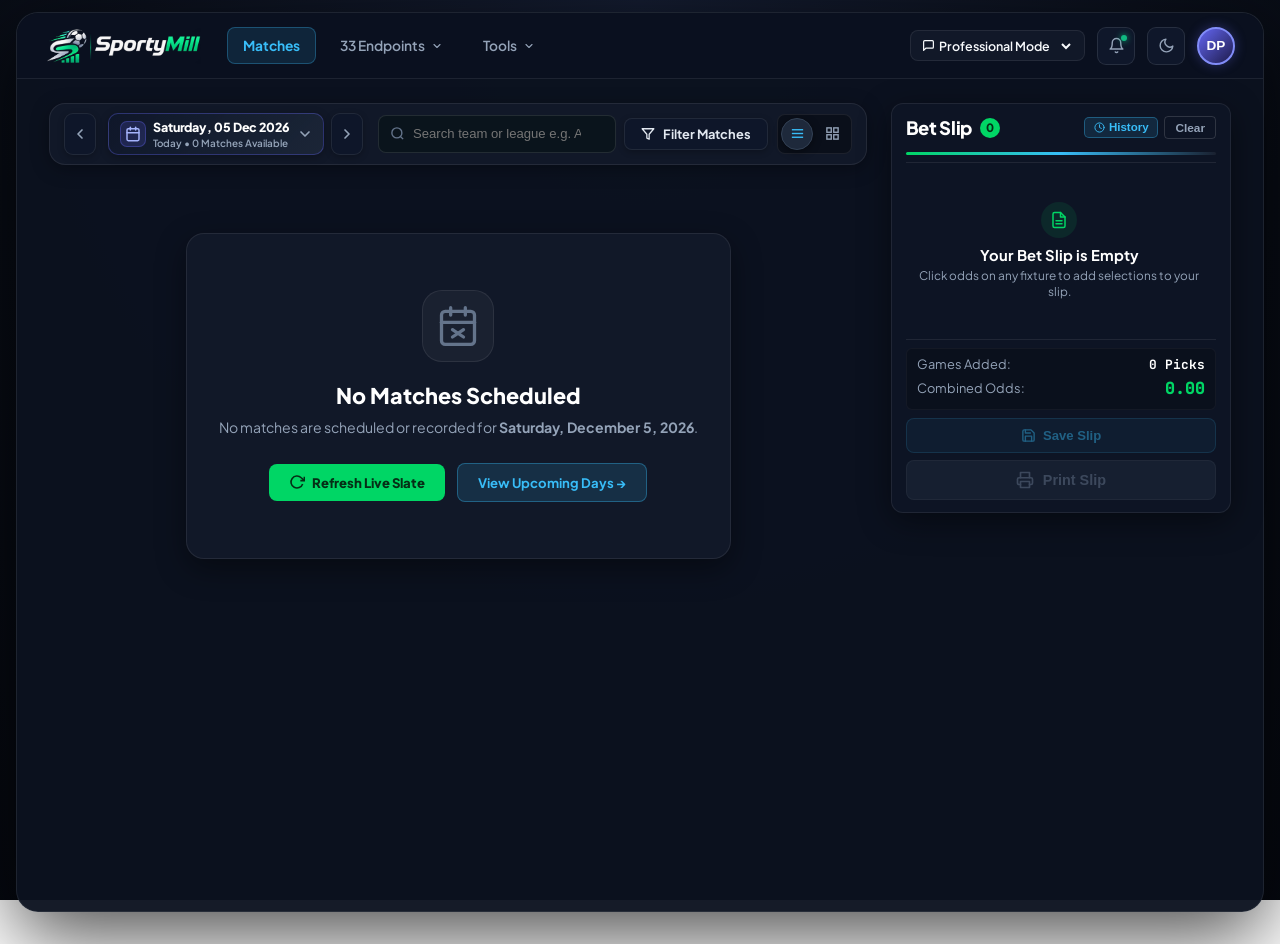
==== static/index.html @ e41c976b "Deduplicate concurrent provider date fetches with per-date lock and prevent caching empty 0-match re" ====
<!DOCTYPE html>
<html lang="en">

<head>
  <meta charset="UTF-8">
  <meta name="viewport" content="width=device-width, initial-scale=1.0">
  <title>SportyMill | Quantitative Football Betting Intelligence &amp; Algorithmic Value Detection</title>
  <meta name="description"
    content="Institutional-grade quantitative football intelligence. Poisson goal simulations, +EV value screener, 80%+ bankers, and Kelly bankroll optimization across all major leagues.">
  <meta name="keywords"
    content="football betting algorithms, soccer prediction engine, expected value betting, Poisson distribution, Kelly criterion staking, value screener, accumulators">
  <meta name="author" content="SportyMill Quant Analytics">
  <meta name="robots" content="index, follow">
  <meta property="og:title" content="SportyMill | Quantitative Football Betting Intelligence">
  <meta property="og:description"
    content="Institutional-grade quantitative football intelligence. Poisson goal simulations, +EV value screener, and Kelly staking across all major leagues.">
  <meta property="og:type" content="website">
  <meta property="og:url" content="https://tipalgo.com/">
  <meta property="og:image" content="/static/img/sportymill_logo.svg">
  <meta name="twitter:card" content="summary_large_image">
  <meta name="twitter:title" content="SportyMill | Quantitative Football Betting Intelligence">
  <meta name="twitter:description"
    content="Data-driven football predictions, mathematical +EV value screener, and Kelly staking models.">

  <!-- Favicon Suite: Primary Brand Mark + Multi-Resolution ICO + Apple Touch -->
  <link rel="icon" type="image/png" sizes="32x32" href="/static/favicon-32x32.png?v=87">
  <link rel="alternate icon" type="image/png" sizes="16x16" href="/static/favicon-16x16.png?v=87">
  <link rel="apple-touch-icon" sizes="180x180" href="/static/apple-touch-icon.png?v=87">
  <link rel="shortcut icon" href="/static/favicon.ico?v=87">
  <meta name="theme-color" content="#080e1a">

  <!-- Modern Clean Typography with swap display -->
  <link rel="preconnect" href="https://fonts.googleapis.com">
  <link rel="preconnect" href="https://fonts.gstatic.com" crossorigin>
  <link
    href="https://fonts.googleapis.com/css2?family=Plus+Jakarta+Sans:wght@400;500;600;700&family=JetBrains+Mono:wght@400;500&display=swap"
    rel="stylesheet">

  <link rel="stylesheet" href="/static/style.css?v=136">
</head>

<body class="light-platform">

  <!-- Application Outer Container -->
  <div class="app-wrapper">

    <!-- Top-Level Horizontal Navigation Bar (Full Width, Replaces Sidebar) -->
    <header class="top-navbar" id="siteTopNavbar">
      <!-- Left: Logo & Brand -->
      <div class="nav-left-brand">
        <a href="/" class="platform-logo" id="navBrandLogo" data-tab-target="view-calendar"
          title="SportyMill | Quantitative Sports Betting Intelligence">
          <img src="/static/img/sportymill_logo_transparent.webp" alt="SportyMill"
            class="brand-logo-img brand-logo-dark" width="168" height="40">
          <img src="/static/img/sportymill_logo_light_theme.webp" alt="SportyMill"
            class="brand-logo-img brand-logo-light" width="168" height="40">
        </a>
      </div>

      <!-- Center: Main Navigation Links -->
      <nav class="nav-center-menu">
        <a href="#" class="top-nav-item active" data-tab-target="view-calendar" id="topNavHome">Matches</a>

        <!-- 33 Endpoints Dropdown Menu -->
        <div class="nav-dropdown" id="navDropdownEndpoints">
          <button class="top-nav-item nav-dropdown-btn" type="button" aria-expanded="false" id="btnDropdownEndpoints">
            <span>33 Endpoints</span>
            <svg class="nav-dropdown-chevron" viewBox="0 0 24 24" width="12" height="12" fill="none"
              stroke="currentColor" stroke-width="2.2" stroke-linecap="round" stroke-linejoin="round">
              <polyline points="6 9 12 15 18 9"></polyline>
            </svg>
          </button>
          <div class="nav-dropdown-menu endpoints-mega-dropdown">
            <div class="dropdown-header-action">
              <a href="#" class="dropdown-action-link" data-tab-target="view-grand" id="topNavGrand">
                <span class="action-icon">★</span>
                <span class="action-text">View All 33 Statistical Slates</span>
                <span class="action-arrow">→</span>
              </a>
            </div>
            <div class="endpoints-dropdown-grid">
              <div class="dropdown-category-col">
                <div class="dropdown-category-title">Match Outcomes (1X2)</div>
                <a href="#" class="dropdown-link-item" data-endpoint-target="home-win">Home Win Advantage</a>
                <a href="#" class="dropdown-link-item" data-endpoint-target="away-win">Away Win Momentum</a>
                <a href="#" class="dropdown-link-item" data-endpoint-target="draw">Draw / Stalemate</a>
                <a href="#" class="dropdown-link-item" data-endpoint-target="double-chance">Double Chance (1X/X2)</a>
                <a href="#" class="dropdown-link-item" data-endpoint-target="straight-home-win">Straight Home Win</a>
                <a href="#" class="dropdown-link-item" data-endpoint-target="ht-result">Half-Time Result</a>
                <a href="#" class="dropdown-link-item" data-endpoint-target="win-to-nil">Win to Nil</a>
              </div>
              <div class="dropdown-category-col">
                <div class="dropdown-category-title">Goals &amp; Totals</div>
                <a href="#" class="dropdown-link-item" data-endpoint-target="over-1-5">Over 1.5 Goals</a>
                <a href="#" class="dropdown-link-item" data-endpoint-target="over-2-5">Over 2.5 Goals</a>
                <a href="#" class="dropdown-link-item" data-endpoint-target="over-3-5">Over 3.5 Goals</a>
                <a href="#" class="dropdown-link-item" data-endpoint-target="no-three-goals">Under 2.5 Goals</a>
                <a href="#" class="dropdown-link-item" data-endpoint-target="btts-yes">Both Teams to Score (BTTS)</a>
                <a href="#" class="dropdown-link-item" data-endpoint-target="btts-no">BTTS: Clean Sheet</a>
                <a href="#" class="dropdown-link-item" data-endpoint-target="goal-both-halves">Goal in Both Halves</a>
              </div>
              <div class="dropdown-category-col">
                <div class="dropdown-category-title">Predictive Models</div>
                <a href="#" class="dropdown-link-item" data-tab-target="view-bankers">80%+ Banker Slate</a>
                <a href="#" class="dropdown-link-item" data-tab-target="view-screener">Value Screener (+EV)</a>
                <a href="#" class="dropdown-link-item" data-endpoint-target="super-tips">Super Tips Premium</a>
                <a href="#" class="dropdown-link-item" data-endpoint-target="sure-bet">Sure Bet Probability</a>
                <a href="#" class="dropdown-link-item" data-endpoint-target="ml-predictor">Machine Learning
                  Predictor</a>
                <a href="#" class="dropdown-link-item" data-endpoint-target="away-underdog">Away Underdog Value</a>
                <a href="#" class="dropdown-link-item" data-endpoint-target="form-gap">Form Gap Exploiter</a>
              </div>
            </div>
          </div>
        </div>

        <!-- Tools Dropdown -->
        <div class="nav-dropdown" id="navDropdownQuant">
          <button class="top-nav-item nav-dropdown-btn" type="button" aria-expanded="false" id="btnDropdownQuant">
            <span>Tools</span>
            <svg class="nav-dropdown-chevron" viewBox="0 0 24 24" width="12" height="12" fill="none"
              stroke="currentColor" stroke-width="2.2" stroke-linecap="round" stroke-linejoin="round">
              <polyline points="6 9 12 15 18 9"></polyline>
            </svg>
          </button>
          <div class="nav-dropdown-menu">
            <a href="#" class="dropdown-menu-item" data-tab-target="view-bankers" id="topNavBankers">
              <span class="item-title">Bankers Slate (80%+)</span>
            </a>
            <a href="#" class="dropdown-menu-item" data-tab-target="view-screener" id="topNavScreener">
              <span class="item-title">Value Screener (+EV)</span>
            </a>
            <a href="#" class="dropdown-menu-item" data-tab-target="view-accumulator" id="topNavAccu">
              <span class="item-title">Accu-Forge Parlay</span>
            </a>
            <a href="#" class="dropdown-menu-item" data-tab-target="view-batch" id="topNavBatch">
              <span class="item-title">Full Slate Scanner</span>
            </a>
            <a href="#" class="dropdown-menu-item" data-tab-target="view-slip-history" id="topNavSlipHistory">
              <span class="item-title">Bet Slip History</span>
            </a>
          </div>
        </div>
      </nav>

      <!-- Right: Actions Group -->
      <div class="nav-right-actions">

        <!-- Professional vs Naija Banter Mode Toggle -->
        <div class="header-select-wrapper tone-select-wrapper" id="toneWrapper"
          title="Commentary Tone (Professional vs Naija Banter)">
          <span class="select-prefix-icon tone-icon">
            <svg viewBox="0 0 24 24" width="13" height="13" fill="none" stroke="currentColor" stroke-width="2.2"
              stroke-linecap="round" stroke-linejoin="round">
              <path d="M21 15a2 2 0 0 1-2 2H7l-4 4V5a2 2 0 0 1 2-2h14a2 2 0 0 1 2 2z"></path>
            </svg>
          </span>
          <select id="personaSelect" class="header-select persona-styled-select" aria-label="Commentary Tone">
            <option value="PROFESSIONAL" selected>Professional Mode</option>
            <option value="BANTER">Naija Banter Mode</option>
          </select>
        </div>

        <!-- Notifications Icon Button -->
        <button class="nav-icon-btn" id="btnNavNotifications" title="Live Predictions &amp; Model Alerts">
          <svg viewBox="0 0 24 24" width="17" height="17" fill="none" stroke="currentColor" stroke-width="2"
            stroke-linecap="round" stroke-linejoin="round">
            <path d="M18 8A6 6 0 0 0 6 8c0 7-3 9-3 9h18s-3-2-3-9"></path>
            <path d="M13.73 21a2 2 0 0 1-3.46 0"></path>
          </svg>
          <span class="nav-btn-dot"></span>
        </button>

        <!-- Light / Dark Mode Toggle Icon Button -->
        <button class="nav-icon-btn" id="btnNavThemeToggle" title="Toggle Light / Dark Mode">
          <svg viewBox="0 0 24 24" width="17" height="17" fill="none" stroke="currentColor" stroke-width="2"
            stroke-linecap="round" stroke-linejoin="round" id="themeIconSun" style="display:none;">
            <circle cx="12" cy="12" r="5"></circle>
            <line x1="12" y1="1" x2="12" y2="3"></line>
            <line x1="12" y1="21" x2="12" y2="23"></line>
            <line x1="4.22" y1="4.22" x2="5.64" y2="5.64"></line>
            <line x1="18.36" y1="18.36" x2="19.78" y2="19.78"></line>
            <line x1="1" y1="12" x2="3" y2="12"></line>
            <line x1="21" y1="12" x2="23" y2="12"></line>
            <line x1="4.22" y1="19.78" x2="5.64" y2="18.36"></line>
            <line x1="18.36" y1="5.64" x2="19.78" y2="4.22"></line>
          </svg>
          <svg viewBox="0 0 24 24" width="17" height="17" fill="none" stroke="currentColor" stroke-width="2"
            stroke-linecap="round" stroke-linejoin="round" id="themeIconMoon">
            <path d="M21 12.79A9 9 0 1 1 11.21 3 7 7 0 0 0 21 12.79z"></path>
          </svg>
        </button>

        <!-- Profile Avatar Button with Dropdown Trigger -->
        <div class="nav-profile-container" id="navProfileContainer">
          <button class="header-profile-btn" id="btnHeaderProfile" title="User Profile &amp; Settings">
            <div class="header-profile-avatar" id="headerUserAvatar">DP</div>
          </button>

          <!-- Refined Profile Dropdown Menu (Clean, Non-AI, Authentic Quant Design) -->
          <div class="profile-dropdown-menu" id="profileDropdownMenu">
            <div class="dropdown-user-header">
              <div class="dropdown-avatar-wrap">
                <div class="dropdown-avatar" id="dropdownUserAvatar">DP</div>
                <span class="dropdown-status-dot" title="Active Model Session"></span>
              </div>
              <div class="dropdown-user-info">
                <div class="dropdown-user-headline">
                  <span class="dropdown-name" id="dropdownUserName">demopro</span>
                  <span class="dropdown-tier-chip" id="dropdownTierBadge">PRO</span>
                </div>
                <span class="dropdown-sub-text" id="dropdownUserSub">demo@sportymill.com</span>
              </div>
            </div>

            <!-- 3 Clean Options: Dashboard, Settings, Sign Out -->
            <div class="dropdown-menu-list">
              <a href="#" class="dropdown-menu-item" id="dropdownItemDashboard" data-tab-target="view-dashboard">
                <div class="dropdown-item-icon icon-dash">
                  <svg viewBox="0 0 24 24" width="16" height="16" fill="none" stroke="currentColor" stroke-width="2"
                    stroke-linecap="round" stroke-linejoin="round">
                    <rect x="3" y="3" width="7" height="7" rx="1.5"></rect>
                    <rect x="14" y="3" width="7" height="7" rx="1.5"></rect>
                    <rect x="14" y="14" width="7" height="7" rx="1.5"></rect>
                    <rect x="3" y="14" width="7" height="7" rx="1.5"></rect>
                  </svg>
                </div>
                <div class="dropdown-item-content">
                  <span class="item-title">Dashboard</span>
                  <span class="item-desc">SportyMill v21 Screener &amp; Accu-Forge</span>
                </div>
                <span class="item-badge-pill">v21</span>
              </a>

              <a href="#" class="dropdown-menu-item" id="dropdownItemPredictionHistory" data-tab-target="view-history">
                <div class="dropdown-item-icon icon-history">
                  <svg viewBox="0 0 24 24" width="16" height="16" fill="none" stroke="#10b981" stroke-width="2"
                    stroke-linecap="round" stroke-linejoin="round">
                    <circle cx="12" cy="12" r="9"></circle>
                    <polyline points="12 7 12 12 15 15"></polyline>
                  </svg>
                </div>
                <div class="dropdown-item-content">
                  <span class="item-title">Prediction History</span>
                  <span class="item-desc">Verified match accuracy &amp; ledger</span>
                </div>
                <span class="item-badge-pill green">Audit</span>
              </a>

              <a href="#" class="dropdown-menu-item" id="dropdownItemSettings" data-tab-target="view-profile">
                <div class="dropdown-item-icon icon-settings">
                  <svg viewBox="0 0 24 24" width="16" height="16" fill="none" stroke="currentColor" stroke-width="2"
                    stroke-linecap="round" stroke-linejoin="round">
                    <circle cx="12" cy="12" r="3"></circle>
                    <path
                      d="M19.4 15a1.65 1.65 0 0 0 .33 1.82l.06.06a2 2 0 0 1 0 2.83 2 2 0 0 1-2.83 0l-.06-.06a1.65 1.65 0 0 0-1.82-.33 1.65 1.65 0 0 0-1 1.51V21a2 2 0 0 1-2 2 2 2 0 0 1-2-2v-.09A1.65 1.65 0 0 0 9 19.4a1.65 1.65 0 0 0-1.82.33l-.06.06a2 2 0 0 1-2.83 0 2 2 0 0 1 0-2.83l.06-.06a1.65 1.65 0 0 0 .33-1.82 1.65 1.65 0 0 0-1.51-1H3a2 2 0 0 1-2-2 2 2 0 0 1 2-2h.09A1.65 1.65 0 0 0 4.6 9a1.65 1.65 0 0 0-.33-1.82l-.06-.06a2 2 0 0 1 0-2.83 2 2 0 0 1 2.83 0l.06.06a1.65 1.65 0 0 0 1.82.33H9a1.65 1.65 0 0 0 1-1.51V3a2 2 0 0 1 2-2 2 2 0 0 1 2 2v.09a1.65 1.65 0 0 0 1 1.51 1.65 1.65 0 0 0 1.82-.33l.06-.06a2 2 0 0 1 2.83 0 2 2 0 0 1 0 2.83l-.06.06a1.65 1.65 0 0 0-.33 1.82V9a1.65 1.65 0 0 0 1.51 1H21a2 2 0 0 1 2 2 2 2 0 0 1-2 2h-.09a1.65 1.65 0 0 0-1.51 1z">
                    </path>
                  </svg>
                </div>
                <div class="dropdown-item-content">
                  <span class="item-title">Settings</span>
                  <span class="item-desc">Bankroll, risk profile &amp; security</span>
                </div>
              </a>

              <div class="dropdown-divider"></div>

              <a href="#" class="dropdown-menu-item signout" id="dropdownItemSignout">
                <div class="dropdown-item-icon icon-signout">
                  <svg viewBox="0 0 24 24" width="16" height="16" fill="none" stroke="#ef4444" stroke-width="2"
                    stroke-linecap="round" stroke-linejoin="round">
                    <path d="M9 21H5a2 2 0 0 1-2-2V5a2 2 0 0 1 2-2h4"></path>
                    <polyline points="16 17 21 12 16 7"></polyline>
                    <line x1="21" y1="12" x2="9" y2="12"></line>
                  </svg>
                </div>
                <div class="dropdown-item-content">
                  <span class="item-title">Sign Out</span>
                  <span class="item-desc">End your active session</span>
                </div>
              </a>
            </div>
          </div>
        </div>
      </div>

      <!-- Mobile Menu Hamburger Button -->
      <button type="button" class="btn-mobile-menu-toggle" id="btnMobileMenuToggle" aria-label="Open Navigation Menu"
        title="Toggle Navigation Menu">
        <svg viewBox="0 0 24 24" width="20" height="20" fill="none" stroke="currentColor" stroke-width="2.2"
          stroke-linecap="round" stroke-linejoin="round">
          <line x1="3" y1="6" x2="21" y2="6"></line>
          <line x1="3" y1="12" x2="21" y2="12"></line>
          <line x1="3" y1="18" x2="21" y2="18"></line>
        </svg>
      </button>

      <!-- Notifications Popover (Minimalist Clean Alert List + See All) -->
      <div class="notifications-popover" id="popoverNotifications">
        <div class="notif-popover-header">
          <div class="notif-popover-title-wrap">
            <span class="notif-live-beacon"></span>
            <span class="notif-popover-title">Notifications</span>
          </div>
          <span class="notif-badge-pill" id="notifBadgeCount">LIVE</span>
        </div>
        <div id="notifItemsContainer" class="notif-items-list">
          <div class="notif-compact-row type-banker">
            <span class="notif-dot"></span>
            <div class="notif-compact-main">
              <div class="notif-compact-title">Scanning live fixtures...</div>
              <div class="notif-compact-sub">Checking 80%+ Banker &amp; Value signals</div>
            </div>
          </div>
        </div>
        <div class="notif-popover-footer">
          <button type="button" class="btn-notif-see-all" id="btnSeeAllNotifications">
            <span>See All Notifications</span>
            <svg viewBox="0 0 24 24" width="14" height="14" fill="none" stroke="currentColor" stroke-width="2.2">
              <polyline points="9 18 15 12 9 6"></polyline>
            </svg>
          </button>
        </div>
      </div>
    </header>

    <!-- Main Content Area -->
    <main class="content-area has-desktop-slip" id="mainContentArea">
      <div class="workspace-views-col" id="workspaceViewsCol">

        <!-- ===================================================================
           View 0: Primary Matches Feed & Banker Slate (PRIMARY VIEW)
           =================================================================== -->
        <section id="view-calendar" class="view-panel active">
          <div class="calendar-tool-container">

            <!-- Clean Focused Unified Calendar Controls Bar -->
            <div class="calendar-controls-card unified-top-bar" id="calendarControlsCard">
              <!-- Left Group: Compact Dates Strip + Limitless Dropdown Menu Trigger (~50% width on Desktop) -->
              <div class="calendar-dropdown-bar-wrap topbar-left-calendar" id="calendarDropdownBarWrap">
                <button type="button" class="cal-step-day-btn prev" id="btnCalPrevDate" title="Previous Day">
                  <svg viewBox="0 0 24 24" width="16" height="16" fill="none" stroke="currentColor" stroke-width="2.5"
                    stroke-linecap="round" stroke-linejoin="round">
                    <polyline points="15 18 9 12 15 6"></polyline>
                  </svg>
                </button>

                <!-- 3 Compact Dates Strip (Yesterday, Today, Tomorrow) -->
                <div class="cal-dates-list desktop-dates-strip compact-strip" id="calendarDatesList"></div>

                <!-- Main Date Dropdown Trigger -->
                <div class="cal-dropdown-trigger-box compact-trigger" id="calDropdownTriggerBox" role="button"
                  tabindex="0" aria-haspopup="dialog" aria-expanded="false"
                  title="Click to open limitless calendar dropdown menu">
                  <div class="cal-dropdown-icon">
                    <svg viewBox="0 0 24 24" width="16" height="16" fill="none" stroke="currentColor" stroke-width="2.2"
                      stroke-linecap="round" stroke-linejoin="round">
                      <rect x="3" y="4" width="18" height="18" rx="2" ry="2"></rect>
                      <line x1="16" y1="2" x2="16" y2="6"></line>
                      <line x1="8" y1="2" x2="8" y2="6"></line>
                      <line x1="3" y1="10" x2="21" y2="10"></line>
                    </svg>
                  </div>
                  <div class="cal-dropdown-display">
                    <span class="cal-dropdown-date-text" id="calDropdownDateText">Today's Matches</span>
                    <span class="cal-dropdown-date-sub" id="calDropdownDateSub">Loading verified fixtures...</span>
                  </div>
                  <div class="cal-dropdown-chevron" id="calDropdownChevron">
                    <svg viewBox="0 0 24 24" width="16" height="16" fill="none" stroke="currentColor" stroke-width="2.5"
                      stroke-linecap="round" stroke-linejoin="round">
                      <polyline points="6 9 12 15 18 9"></polyline>
                    </svg>
                  </div>
                </div>

                <button type="button" class="cal-step-day-btn next" id="btnCalNextDate" title="Next Day">
                  <svg viewBox="0 0 24 24" width="16" height="16" fill="none" stroke="currentColor" stroke-width="2.5"
                    stroke-linecap="round" stroke-linejoin="round">
                    <polyline points="9 18 15 12 9 6"></polyline>
                  </svg>
                </button>

                <!-- LIMITLESS CALENDAR DROPDOWN MENU PANEL -->
                <div class="calendar-limitless-dropdown-menu" id="calendarLimitlessDropdownMenu" style="display: none;"
                  role="dialog" aria-label="Limitless Calendar Date Picker">
                  <!-- Quick Shortcut Chips -->
                  <div class="cal-menu-shortcuts">
                    <button type="button" class="cal-shortcut-chip" data-shortcut="yesterday">Yesterday</button>
                    <button type="button" class="cal-shortcut-chip active" data-shortcut="today">Today</button>
                    <button type="button" class="cal-shortcut-chip" data-shortcut="tomorrow">Tomorrow</button>
                    <button type="button" class="cal-shortcut-chip" data-shortcut="next-5-days">All Upcoming</button>
                  </div>

                  <!-- Month & Year Navigation Header (Limitless Navigation) -->
                  <div class="cal-menu-month-nav">
                    <button type="button" class="cal-nav-arrow-btn" id="btnCalMenuPrevMonth"
                      title="Previous Month">‹</button>
                    <div class="cal-menu-month-title-wrap">
                      <span class="cal-menu-month-name" id="calMenuMonthYearLabel">November 2026</span>
                      <div class="cal-menu-selectors-wrap">
                        <select class="cal-menu-select" id="calMenuMonthSelect" aria-label="Jump to month"></select>
                        <select class="cal-menu-select" id="calMenuYearSelect" aria-label="Jump to year"></select>
                      </div>
                    </div>
                    <button type="button" class="cal-nav-arrow-btn" id="btnCalMenuNextMonth"
                      title="Next Month">›</button>
                  </div>

                  <!-- Weekdays Header (Su Mo Tu We Th Fr Sa) -->
                  <div class="cal-menu-weekdays-grid">
                    <span>Su</span><span>Mo</span><span>Tu</span><span>We</span><span>Th</span><span>Fr</span><span>Sa</span>
                  </div>

                  <!-- Days Grid (Dynamically rendered via JS) -->
                  <div class="cal-menu-days-grid" id="calDaysGrid"></div>

                  <!-- Footer with Today & Close controls -->
                  <div class="cal-menu-footer">
                    <button type="button" class="btn-cal-footer-today" id="btnCalMenuGoToday">
                      <svg viewBox="0 0 24 24" width="13" height="13" fill="none" stroke="currentColor"
                        stroke-width="2.5">
                        <circle cx="12" cy="12" r="10" />
                        <polyline points="12 6 12 12 16 14" />
                      </svg>
                      Go to Today
                    </button>
                    <button type="button" class="btn-cal-footer-close" id="btnCalMenuClose">Done</button>
                  </div>
                </div>

                <!-- Preserved hidden elements for backwards compatibility -->
                <input type="date" id="calendarDatePicker" style="display: none;">
              </div>

              <!-- Right Group: Search + Filter Matches + View Mode Icons (~50% width on Desktop) -->
              <div class="topbar-right-actions">
                <div class="calendar-search-wrap">
                  <div class="grand-search-input-box calendar-search-input-box">
                    <svg class="grand-search-icon" viewBox="0 0 24 24" width="15" height="15" fill="none"
                      stroke="currentColor" stroke-width="2.2">
                      <circle cx="11" cy="11" r="8"></circle>
                      <line x1="21" y1="21" x2="16.65" y2="16.65"></line>
                    </svg>
                    <input type="text" inputmode="search" id="inputCalendarSearchTeam" name="match_lookup_query"
                      class="grand-search-input calendar-team-search-input"
                      placeholder="Search teams, leagues, or matches..." autocomplete="one-time-code"
                      data-lpignore="true" data-1p-ignore="true" data-form-type="other" autocorrect="off"
                      autocapitalize="off" spellcheck="false">
                    <button type="button" class="btn-clear-cal-search" id="btnClearCalSearch" title="Clear search"
                      style="display: none;">
                      <svg viewBox="0 0 24 24" width="13" height="13" fill="none" stroke="currentColor"
                        stroke-width="2.5">
                        <line x1="18" y1="6" x2="6" y2="18" />
                        <line x1="6" y1="6" x2="18" y2="18" />
                      </svg>
                    </button>
                  </div>
                </div>
                <button class="btn-filter-trigger" id="btnOpenFilterDrawer" type="button" title="Filter Matches">
                  <svg class="filter-funnel-icon" viewBox="0 0 24 24" width="14" height="14" fill="none"
                    stroke="currentColor" stroke-width="2.2" stroke-linecap="round" stroke-linejoin="round">
                    <polygon points="22 3 2 3 10 12.46 10 19 14 21 14 12.46 22 3"></polygon>
                  </svg>
                  <span>Filter Matches</span>
                  <span class="filter-active-badge" id="filterActiveBadge" style="display:none;">0</span>
                </button>
                <div class="view-mode-toggles icon-only-toggles" id="slateViewModeToggles">
                  <button class="view-mode-btn active" id="btnViewModeTable" data-mode="table"
                    title="Odds Table (List View)" aria-label="Odds Table">
                    <svg viewBox="0 0 24 24" width="15" height="15" fill="none" stroke="currentColor"
                      stroke-width="2.2">
                      <line x1="3" y1="6" x2="21" y2="6" />
                      <line x1="3" y1="12" x2="21" y2="12" />
                      <line x1="3" y1="18" x2="21" y2="18" />
                    </svg>
                  </button>
                  <button class="view-mode-btn" id="btnViewModeGrid" data-mode="grid" title="Match Cards (Grid View)"
                    aria-label="Match Cards">
                    <svg viewBox="0 0 24 24" width="15" height="15" fill="none" stroke="currentColor"
                      stroke-width="2.2">
                      <rect x="3" y="3" width="7" height="7" />
                      <rect x="14" y="3" width="7" height="7" />
                      <rect x="14" y="14" width="7" height="7" />
                      <rect x="3" y="14" width="7" height="7" />
                    </svg>
                  </button>
                </div>
              </div>
            </div>

            <!-- Active Filter Notice Banner (if filtered or 0 matches) -->
            <div id="endpointFilterNotice" class="endpoint-notice-banner" style="display: none;"></div>

            <!-- Matches Feed (Desktop Bet Slip lives in shared persistent workspace rail) -->
            <div class="home-feed-col">
              <div class="calendar-matches-feed" id="calendarMatchesFeed">
                <!-- Dynamically populated match cards -->
              </div>
            </div>
          </div>
        </section>

        <!-- View 1: Top Banker Pick / Executive Hero -->
        <section id="view-contest" class="view-panel">
          <div class="contest-hero-grid">
            <!-- Purple Gradient Card -->
            <div class="hero-contest-card">
              <div class="contest-card-content">
                <div class="pool-header-row">
                  <span class="pool-label">Top Mathematical Value Pick</span>
                  <span class="edge-glowing-pill" id="heroEdgeBadge">+5.7% Positive Edge</span>
                </div>

                <div class="pool-amount" id="heroPickTitle">Select a Match to Inspect Model Edge</div>
                <div class="pool-max-badge" id="heroModelProbability">Algorithmic probability distribution and edge
                  computed per match</div>

                <!-- Form Momentum Bar -->
                <div class="hero-form-row">
                  <div class="form-team-col">
                    <span class="team-label" id="heroHomeTeamName">Home Team:</span>
                    <div class="streak-badges" id="heroHomeStreak">
                      <span class="streak-pill w">W</span>
                      <span class="streak-pill w">W</span>
                      <span class="streak-pill w">W</span>
                      <span class="streak-pill d">D</span>
                      <span class="streak-pill w">W</span>
                    </div>
                  </div>
                  <div class="form-vs-badge">VS</div>
                  <div class="form-team-col">
                    <span class="team-label" id="heroAwayTeamName">Away Team:</span>
                    <div class="streak-badges" id="heroAwayStreak">
                      <span class="streak-pill w">W</span>
                      <span class="streak-pill d">D</span>
                      <span class="streak-pill d">D</span>
                      <span class="streak-pill w">W</span>
                      <span class="streak-pill w">W</span>
                    </div>
                  </div>
                </div>

                <!-- Coins and Entries Badges -->
                <div class="badges-row">
                  <div class="coin-badge">
                    <span class="badge-icon">
                      <svg viewBox="0 0 24 24" width="14" height="14" fill="none" stroke="currentColor"
                        stroke-width="2.2" stroke-linecap="round" stroke-linejoin="round">
                        <path d="M12 22s8-4 8-10V5l-8-3-8 3v7c0 6 8 10 8 10z"></path>
                      </svg>
                    </span>
                    <span id="heroKellyBadge">Optimal Kelly Stake: ₦22,500</span>
                  </div>
                  <div class="entries-badge">
                    <span class="live-dot"></span>
                    <span id="heroBrierBadge">Calibration Confidence: 88.4%</span>
                  </div>
                </div>

                <!-- Action Buttons -->
                <div class="contest-action-buttons">
                  <button class="btn-participate" id="btnAddToSlipHero">
                    <span>+ Add Selection to Bet Slip</span>
                  </button>
                  <button class="btn-wallet" id="btnOpenWalletModal">
                    <span>Manage Bankroll</span>
                  </button>
                </div>
              </div>
            </div>

            <!-- Live Model Verdict & Banter Card (Replaced the static 4-bullet card) -->
            <div class="note-card">
              <div class="note-header-tag">
                <span class="tag-icon">
                  <svg viewBox="0 0 24 24" width="16" height="16" fill="none" stroke="#4f46e5" stroke-width="2.2"
                    stroke-linecap="round" stroke-linejoin="round">
                    <polygon points="13 2 3 14 12 14 11 22 21 10 12 10 13 2"></polygon>
                  </svg>
                </span>
                <span id="noteHeaderTitle">Live Model Verdict &amp; Pitch Insights</span>
                <button class="btn-link-info" id="btnOpenEngineFromNote" title="View Full Engine Methodology">How Model
                  Works (?)</button>
              </div>

              <div class="note-quote-box" id="heroPersonalityQuote">
                <div class="quote-header">
                  <span class="quote-tag" id="quoteModeTag">Model Verdict</span>
                </div>
                <p id="heroCommentaryText">"Arsenal demonstrates significant home superiority with a +0.95 xG
                  differential. Momentum multiplier is 1.12x following back-to-back victories. Value edge +5.7% exceeds
                  our 4.0% safety floor."</p>
              </div>

              <div class="model-quick-metrics-grid">
                <div class="quick-metric-box">
                  <span class="metric-label">Poisson xG Ratio</span>
                  <strong class="metric-val" id="noteHomeXgRatio">2.35 vs 0.85</strong>
                </div>
                <div class="quick-metric-box">
                  <span class="metric-label">Clean Sheet Prob</span>
                  <strong class="metric-val" id="noteCleanSheetProb">48.2%</strong>
                </div>
                <div class="quick-metric-box">
                  <span class="metric-label">Mathematical Floor</span>
                  <strong class="metric-val">+4.0% Passed</strong>
                </div>
              </div>
            </div>
          </div>

          <!-- Price Breakup & Outcome Odds Matrix -->
          <div class="price-breakup-section">
            <div class="breakup-header">
              <div>
                <h2>Market Odds Breakdown (Top 3 Angles)</h2>
                <p class="section-subtext">Algorithmic probability rankings calibrated for the active fixture.</p>
              </div>
              <div class="filter-pills-group">
                <button class="filter-pill-dark active" id="btnMaxFill">Best Edge</button>
                <button class="filter-pill-light" id="btnCurrentFill">All Markets</button>
              </div>
            </div>

            <!-- 3x2 Grid of Ranked Cards (Gold #1, Silver #2, Bronze #3) -->
            <div class="breakup-cards-grid" id="breakupGrid">
              <!-- Injected via JavaScript dynamically -->
            </div>
          </div>
        </section>

        <!-- View 1B: FootyStats-Style Full Match Analytics Hub -->
        <section id="view-match-analytics" class="view-panel">
          <!-- Top Back Navigation Bar -->
          <div class="footystats-top-nav-bar">
            <button class="btn-back-overview" id="btnBackToOverview">
              <svg viewBox="0 0 24 24" width="16" height="16" fill="none" stroke="currentColor" stroke-width="2.5"
                stroke-linecap="round" stroke-linejoin="round">
                <line x1="19" y1="12" x2="5" y2="12"></line>
                <polyline points="12 19 5 12 12 5"></polyline>
              </svg>
              <span id="textBackOverview">Back to Matches</span>
            </button>
            <div class="footy-nav-right">
              <span class="footy-quant-audit-pill" id="analyticsModePill">MATCH AUDIT</span>
            </div>
          </div>

          <!-- FootyStats Match Hero Banner -->
          <div class="footystats-match-hero-card">
            <div class="footy-meta-row">
              <div class="footy-breadcrumb">
                <span class="footy-globe-icon"><svg viewBox="0 0 24 24" width="14" height="14" fill="none"
                    stroke="currentColor" stroke-width="2" stroke-linecap="round" stroke-linejoin="round">
                    <circle cx="12" cy="12" r="10" />
                    <path d="M12 2a14.5 14.5 0 0 0 0 20 14.5 14.5 0 0 0 0-20" />
                    <path d="M2 12h20" />
                  </svg></span>
                <span id="footyBreadcrumbLeague">CONMEBOL Libertadores Femenina</span>
              </div>
              <div class="footy-match-datetime" id="footyMatchDateTime">
                Saturday Oct 17, 2026 - 1:00am (Africa/Lagos time)
              </div>
              <div class="footy-match-venue" id="footyVenue">
                Stats, H2H &amp; xG &bull; Stadium - Municipal
              </div>
            </div>

            <div class="footystats-hero-clash-row">
              <!-- Home Hero Team -->
              <div class="footy-hero-team home" id="footyHomeTeamBox">
                <div class="footy-hero-badge" id="footyHomeBadge"></div>
                <div class="footy-hero-team-details">
                  <div class="footy-rating-pill" id="footyHomeRating">1.85</div>
                  <div class="footy-form-squares" id="footyHomeSquares"></div>
                  <h2 class="footy-hero-team-name" id="footyHomeTeamName">Home Team</h2>
                </div>
              </div>

              <!-- Clash Center VS & Single Authoritative Engine Prediction -->
              <div class="footy-hero-center">
                <span class="footy-hero-vs-badge">VS</span>
                <div class="footy-hero-odds-strip single-pick-mode" id="analyticsOddsStrip">
                  <button type="button" class="analytics-single-pick-btn" id="btnAnalyticsHeroTopPick"
                    title="Single verified prediction &amp; odd generated by the model — click to add to Bet Slip">
                    <span class="single-pick-tag" id="heroSinglePickTag">MODEL PICK</span>
                    <span class="single-pick-main" id="heroSinglePickMarket">Calculating...</span>
                    <span class="single-pick-meta">
                      <span class="single-pick-prob" id="heroSinglePickProb">--%</span>
                      <span class="single-pick-odd" id="heroSinglePickOdd">@--</span>
                    </span>
                  </button>
                </div>
              </div>

              <!-- Away Hero Team -->
              <div class="footy-hero-team away" id="footyAwayTeamBox">
                <div class="footy-hero-badge" id="footyAwayBadge"></div>
                <div class="footy-hero-team-details text-right">
                  <div class="footy-rating-pill" id="footyAwayRating">2.50</div>
                  <div class="footy-form-squares" id="footyAwaySquares"></div>
                  <h2 class="footy-hero-team-name" id="footyAwayTeamName">Away Team</h2>
                </div>
              </div>
            </div>
          </div>

          <!-- FootyStats Sub-Nav Ribbon -->
          <div class="footystats-subnav-ribbon">
            <nav class="footy-main-subnav">
              <a class="footy-nav-item active" href="#stats" data-target="tab-stats">Stats</a>
              <a class="footy-nav-item" href="#predictions" data-target="tab-predictions">Predictions</a>
              <a class="footy-nav-item" href="#standings" data-target="tab-standings">Standings</a>
              <a class="footy-nav-item" href="#odds" data-target="tab-odds">Odds</a>
            </nav>
          </div>

          <!-- FootyStats Tag Filters -->
          <div class="footystats-tag-pills-bar">
            <a class="footy-tag-pill active" href="#" data-filter="all">All</a>
            <a class="footy-tag-pill" href="#" data-filter="goals">Goals</a>
            <a class="footy-tag-pill" href="#" data-filter="corners">Corners</a>
            <a class="footy-tag-pill" href="#" data-filter="cards">Cards</a>
            <a class="footy-tag-pill" href="#" data-filter="half">Half</a>
            <a class="footy-tag-pill" href="#" data-filter="players">Players</a>
          </div>

          <!-- FootyStats Two-Column Main Layout Grid -->
          <div class="footystats-layout-grid">
            <!-- Left Column: Primary Stats, Predictions, AI Summary, Form, Audit (~62%) -->
            <div class="footy-main-col">
              <!-- 1. Prediction Stats 6-Tile Box -->
              <div class="footy-stat-card">
                <div class="footy-card-header">
                  <h2 class="footy-card-title">
                    Prediction Stats <span class="footy-card-subtext" id="footyPredStatsSubtitle">- Match Prediction
                      Overview</span>
                  </h2>
                </div>
                <div class="footy-stat-grid-6" id="footyStatGrid6">
                  <div class="footy-grid-tile highlight">
                    <div class="tile-strong"><span id="footyOver25Pct">55%</span> <span class="tile-label">Over
                        2.5</span>
                    </div>
                    <div class="tile-sub">League Average : <span id="footyAvgOver25">48%</span></div>
                  </div>
                  <div class="footy-grid-tile great">
                    <div class="tile-strong"><span id="footyOver15Pct">85%</span> <span class="tile-label">Over
                        1.5</span>
                    </div>
                    <div class="tile-sub">League Average : <span id="footyAvgOver15">67%</span></div>
                  </div>
                  <div class="footy-grid-tile average">
                    <div class="tile-strong"><span id="footyBttsPct">40%</span> <span class="tile-label">BTTS</span>
                    </div>
                    <div class="tile-sub">League Average : <span id="footyAvgBtts">33%</span></div>
                  </div>
                  <div class="footy-grid-tile">
                    <div class="tile-strong"><span id="footyGoalsMatch">3.0</span> <span class="tile-label">Goals /
                        Match</span></div>
                    <div class="tile-sub">League Average : <span id="footyAvgGoals">1.67</span></div>
                  </div>
                  <div class="footy-grid-tile highlight">
                    <div class="tile-strong"><span id="footyCardsPct">55%</span> <span class="tile-label">Over 3.5
                        Cards</span></div>
                    <div class="tile-sub">Projected Cards: <span id="footyAvgCards">3.8</span></div>
                  </div>
                  <div class="footy-grid-tile great">
                    <div class="tile-strong"><span id="footyCornersPct">58%</span> <span class="tile-label">Over 9.5
                        Corners</span></div>
                    <div class="tile-sub">Projected Corners: <span id="footyAvgCorners">9.8</span></div>
                  </div>
                </div>
              </div>

              <!-- 2. Mathematical Model Summary & Match Context -->
              <div class="footy-stat-card footy-ai-card">
                <div class="footy-ai-header">
                  <span class="footy-ai-badge"><svg viewBox="0 0 24 24" width="14" height="14" fill="none"
                      stroke="currentColor" stroke-width="2" stroke-linecap="round" stroke-linejoin="round">
                      <line x1="18" y1="20" x2="18" y2="10" />
                      <line x1="12" y1="20" x2="12" y2="4" />
                      <line x1="6" y1="20" x2="6" y2="14" />
                    </svg></span>
                  <h3 class="footy-ai-title">Match Breakdown &amp; Context</h3>
                </div>
                <div class="footy-ai-narrative" id="footyAiSummaryText">
                  Analyzing match data and model expectancy...
                </div>
                <p class="footy-trailing-note" id="footyTrailingNote">
                  * Calibrated against verified league results and historical goal expectancy.
                </p>
              </div>

              <!-- 3. Head to Head Record & Push-Pull Win Likelihood Bar -->
              <div class="footy-stat-card">
                <div class="footy-card-header">
                  <h2 class="footy-card-title">
                    Head to Head Record &amp; Win Likelihood
                    <span class="footy-card-subtext" id="footyH2HTitleSub"></span>
                  </h2>
                </div>
                <!-- Push Pull Likelihood Bar -->
                <div class="footy-push-pull-wrap">
                  <div class="push-pull-bar">
                    <div class="bar-home" id="pushPullHome" style="width: 48%;"></div>
                    <div class="bar-draw" id="pushPullDraw" style="width: 26%;"></div>
                    <div class="bar-away" id="pushPullAway" style="width: 26%;"></div>
                  </div>
                  <div class="push-pull-labels">
                    <span id="pushPullHomeLbl">Home 48%</span>
                    <span id="pushPullDrawLbl">Draw 26%</span>
                    <span id="pushPullAwayLbl">Away 26%</span>
                  </div>
                </div>

                <!-- Form Tables (Overall / Home / Away) -->
                <div class="footy-form-tables-grid" id="footyFormComparisonTables"></div>
              </div>

              <!-- 4. Goals Scored & Conceded Matrix -->
              <div class="footy-stat-card">
                <div class="footy-card-header">
                  <h2 class="footy-card-title">Goals Scored &amp; Conceded Matrix</h2>
                </div>
                <div class="footy-goals-matrix-wrap" id="footyGoalsMatrixWrap"></div>
              </div>

              <!-- 5. ONE Sure Prediction Section (Faithful to Platform Logic) -->
              <div class="footy-stat-card" id="footySurePickSection">
                <div class="footy-card-header">
                  <div style="display:flex; align-items:center; gap:0.5rem;">
                    <span style="display:inline-flex; align-items:center;"><svg viewBox="0 0 24 24" width="14"
                        height="14" fill="none" stroke="currentColor" stroke-width="2" stroke-linecap="round"
                        stroke-linejoin="round">
                        <circle cx="12" cy="12" r="10" />
                        <circle cx="12" cy="12" r="6" />
                        <circle cx="12" cy="12" r="2" />
                      </svg></span>
                    <h2 class="footy-card-title">Primary Algorithmic Sure Prediction</h2>
                  </div>
                  <span class="badge-sure-pick">Single Top Probability Pick</span>
                </div>
                <div id="analyticsSurePickContainer">
                  <!-- Dynamically populated with ONE sure prediction card: pick title, @odds, likelihood %, value edge, recommended Kelly stake, and Add to Bet Slip button -->
                </div>
              </div>

              <!-- 6. SECTION 2: TECHNICAL ALGORITHMIC AUDIT - WHY THIS PREDICTION WAS PICKED -->
              <div class="footy-stat-card footy-why-audit-card" id="footyWhyAuditSection">
                <div class="why-audit-header">
                  <div class="why-badge-pill">MODEL AUDIT</div>
                  <h2 class="why-audit-title">Why This Prediction Was Picked</h2>
                  <p class="why-audit-subtitle">Clear breakdown of projected goals, value pricing, recommended stake,
                    and model probability.</p>
                </div>

                <!-- 3 Why Pillars: Why Winner, Why Odds/Market, Why Stake -->
                <div class="why-pillars-grid">
                  <div class="why-pillar-card">
                    <div class="why-pillar-num">01</div>
                    <div class="why-pillar-icon"><svg viewBox="0 0 24 24" width="14" height="14" fill="none"
                        stroke="currentColor" stroke-width="2" stroke-linecap="round" stroke-linejoin="round">
                        <circle cx="12" cy="12" r="10" />
                        <path d="M12 2a14.5 14.5 0 0 0 0 20 14.5 14.5 0 0 0 0-20" />
                        <path d="M2 12h20" />
                      </svg></div>
                    <h3 class="why-pillar-title">Why This Winner Was Picked</h3>
                    <p class="why-pillar-desc" id="whyWinnerDesc">
                      Bivariate Poisson simulation calculates expected attacking output against opponent defensive
                      concession rate, factoring in recent form streaks.
                    </p>
                  </div>
                  <div class="why-pillar-card">
                    <div class="why-pillar-num">02</div>
                    <div class="why-pillar-icon"><svg viewBox="0 0 24 24" width="14" height="14" fill="none"
                        stroke="currentColor" stroke-width="2" stroke-linecap="round" stroke-linejoin="round">
                        <line x1="18" y1="20" x2="18" y2="10" />
                        <line x1="12" y1="20" x2="12" y2="4" />
                        <line x1="6" y1="20" x2="6" y2="14" />
                      </svg></div>
                    <h3 class="why-pillar-title">Why This Specific Odd &amp; Market</h3>
                    <p class="why-pillar-desc" id="whyOddsDesc">
                      The algorithmic probability exceeds the bookmaker implied break-even price by a positive
                      mathematical value edge (minimum +4.0% floor), creating long-term positive expectancy.
                    </p>
                  </div>
                  <div class="why-pillar-card">
                    <div class="why-pillar-num">03</div>
                    <div class="why-pillar-icon"><svg viewBox="0 0 24 24" width="14" height="14" fill="none"
                        stroke="currentColor" stroke-width="2" stroke-linecap="round" stroke-linejoin="round">
                        <path d="M12 22s8-4 8-10V5l-8-3-8 3v7c0 6 8 10 8 10z" />
                      </svg></div>
                    <h3 class="why-pillar-title">Why This Recommended Stake</h3>
                    <p class="why-pillar-desc" id="whyStakeDesc">
                      Derived strictly via fractional Kelly Criterion sizing to maximize exponential bankroll growth
                      while
                      providing full defense against drawdowns.
                    </p>
                  </div>
                </div>

                <!-- Full 33 Endpoints Technical Breakdown Table -->
                <div class="why-endpoints-matrix-wrap">
                  <div class="why-matrix-title-row">
                    <div>
                      <h3 class="why-matrix-title">All 33 Prediction Markets Breakdown</h3>
                      <p class="why-matrix-sub">Side-by-side comparison of model probabilities, bookmaker odds, value
                        edge, and verdict.</p>
                    </div>
                    <div class="why-category-filter-pills" id="auditCategoryPills">
                      <button type="button" class="why-cat-pill active" data-cat="all">All 33 Models</button>
                      <button type="button" class="why-cat-pill" data-cat="outcomes">Match Winners</button>
                      <button type="button" class="why-cat-pill" data-cat="goals">Goals &amp; Totals</button>
                      <button type="button" class="why-cat-pill" data-cat="value">Value Only</button>
                    </div>
                  </div>

                  <div class="endpoints-audit-table" id="endpointsAuditTable">
                    <!-- Dynamically rendered rows showing market, odds, prob, implied, edge, badge, and technical reason -->
                  </div>
                </div>
              </div>
            </div>

            <!-- Right Column: Authentic League Standings Widget (~38%) -->
            <div class="footy-sidebar-col">
              <div class="footy-stat-card footy-standings-card">
                <div class="footy-card-header standings-header">
                  <span class="trophy-icon"><svg viewBox="0 0 24 24" width="14" height="14" fill="none"
                      stroke="currentColor" stroke-width="2" stroke-linecap="round" stroke-linejoin="round">
                      <path d="M6 9H4.5a2.5 2.5 0 0 1 0-5H6" />
                      <path d="M18 9h1.5a2.5 2.5 0 0 0 0-5H18" />
                      <path d="M4 22h16" />
                      <path
                        d="M10 14.66V17c0 .55-.45 1-1 1H8c-.55 0-1 .45-1 1v1h10v-1c0-.55-.45-1-1-1h-1c-.55 0-1-.45-1-1v-2.34" />
                      <path d="M18 4H6v7a6 6 0 0 0 12 0V4z" />
                    </svg></span>
                  <h3 class="footy-card-title" id="footyStandingsTitle">League Standings Table</h3>
                </div>
                <div class="footy-standings-table-wrap" id="footyStandingsTableWrap">
                  <!-- Dynamically populated league table with Home & Away highlighted! -->
                </div>
              </div>
            </div>
          </div>
        </section>

        <!-- View 2: Banker Slate -->
        <section id="view-bankers" class="view-panel">
          <div class="panel-section-header">
            <div>
              <h2>Banker Picks</h2>
            </div>
            <div class="banker-threshold-pills" id="bankerThresholdPills">
              <button class="btn-pill-filter active" data-prob="0.80">80%+ Bankers</button>
              <button class="btn-pill-filter" data-prob="0.70">70%+ High Conviction</button>
              <button class="btn-pill-filter" data-prob="0.60">60%+ Value</button>
            </div>
          </div>
          <div class="bankers-cards-grid" id="bankersSlateGrid"></div>
        </section>

        <!-- View 3: All 33 Markets Grid (Dedicated 33 Models Page) -->
        <section id="view-grand" class="view-panel">
          <!-- Clean Modern Prediction Markets Header -->
          <div class="grand-header-strip">
            <div class="grand-header-main">
              <div class="grand-title-badge-group">
                <h1 class="grand-view-title">33 Prediction Markets</h1>
              </div>
            </div>

            <div class="grand-search-wrap">
              <div class="grand-search-input-box">
                <svg class="grand-search-icon" viewBox="0 0 24 24" width="16" height="16" fill="none"
                  stroke="currentColor" stroke-width="2.2">
                  <circle cx="11" cy="11" r="8"></circle>
                  <line x1="21" y1="21" x2="16.65" y2="16.65"></line>
                </svg>
                <input type="text" id="inputSearch33Endpoints" class="grand-search-input"
                  placeholder="Search markets (e.g. Over 2.5, BTTS, 1X)...">
              </div>
            </div>
          </div>

          <!-- Category Filters Strip -->
          <div class="grand-category-ribbon-bar">
            <div class="grand-category-pills" id="grandCategoryPills">
              <button class="grand-cat-btn active" data-cat="all">All Models</button>
              <button class="grand-cat-btn" data-cat="outcomes">Match Winners</button>
              <button class="grand-cat-btn" data-cat="goals">Goals &amp; Totals</button>
              <button class="grand-cat-btn" data-cat="combos">Combos &amp; Halves</button>
              <button class="grand-cat-btn" data-cat="props">Corners &amp; Cards</button>
              <button class="grand-cat-btn" data-cat="value">Sure &amp; Value Bets</button>
              <button class="grand-cat-btn" data-cat="ai">Statistical Radar</button>
            </div>
          </div>

          <!-- 33 Endpoints Grid Container -->
          <div class="grand-endpoints-grid" id="grandEndpointsGrid">
            <!-- Populated dynamically with all 33 endpoint cards showing (N) in brackets -->
          </div>

          <!-- Drill-down container when user clicks an endpoint -->
          <div id="grandFilteredMatchesContainer" class="grand-drilldown-container" style="display: none;">
            <!-- Dynamically populated with qualifying matches for selected market -->
          </div>
        </section>

        <!-- View 4: Value Screener -->
        <section id="view-screener" class="view-panel">
          <div class="screener-dribbble-card">
            <div class="screener-banner-header">
              <div>
                <h2>Value Screener</h2>
              </div>
              <button class="btn-hero-screener" id="btnExecuteScreener">Run Screener Analysis →</button>
            </div>
            <div class="screener-controls-strip">
              <div class="strip-item" style="flex: 2;">
                <label>Select Match</label>
                <select id="screenerFixtureSelect" class="clean-select"></select>
              </div>
              <div class="strip-item" style="flex: 1;">
                <label>Minimum Value Edge</label>
                <select id="screenerEdgeSelect" class="clean-select">
                  <option value="0.02">2% Minimum Edge</option>
                  <option value="0.04" selected>4% Minimum Edge</option>
                  <option value="0.08">8% High Confidence</option>
                </select>
              </div>
            </div>
            <div id="screenerResultDisplay" class="screener-result-display">
              <div class="empty-dribbble-state">Select a fixture and click "Run Screener Analysis" to evaluate value
                edge.</div>
            </div>
          </div>
        </section>

        <!-- View 5: Accu-Forge Parlay -->
        <section id="view-accumulator" class="view-panel">
          <div class="accu-dribbble-container">
            <div class="accu-config-bar">
              <div>
                <h2>Accu-Forge Parlay</h2>
              </div>
              <button class="btn-pill-dark" id="btnGenerateAccuTicket">Forge Ticket →</button>
            </div>
            <div class="accu-params-strip">
              <div class="strip-item">
                <label>Target Odds</label>
                <input type="number" id="accuTargetOdds" class="clean-input" value="4.0" step="0.5" min="1.2">
              </div>
              <div class="strip-item">
                <label>Max Legs</label>
                <input type="number" id="accuMaxLegs" class="clean-input" value="3" min="2" max="10">
              </div>
              <div class="strip-item">
                <label>Min Probability</label>
                <select id="accuMinProb" class="clean-select">
                  <option value="0.50" selected>50% (Balanced)</option>
                  <option value="0.65">65% (Safer Bankers)</option>
                  <option value="0.80">80% (Ultra Safe)</option>
                </select>
              </div>
            </div>
            <div id="accuTicketDisplay" class="accu-ticket-display"></div>
          </div>
        </section>

        <!-- View 6: Full Slate Scanner -->
        <section id="view-batch" class="view-panel">
          <div class="batch-scanner-container">
            <div class="panel-section-header">
              <div>
                <h2>Full Slate Scanner</h2>
              </div>
              <button class="btn-pill-dark" id="btnExecuteBatchScan">Scan All Fixtures Now</button>
            </div>
            <div id="batchScanResultsTable" class="batch-table-container">
              <div class="empty-dribbble-state">Click "Scan All Fixtures Now" to simulate all scheduled matches.</div>
            </div>
          </div>
        </section>

        <!-- View: Match Prediction History & Real Data Accuracy Ledger -->
        <section id="view-history" class="view-panel">
          <div class="prediction-history-container">

            <!-- Simple Header -->
            <div class="history-page-header">
              <div>
                <div class="history-title-row">
                  <h2>Prediction History</h2>
                </div>
              </div>
              <button class="btn-pill-dark" id="btnSettlePendingMatches">
                <svg viewBox="0 0 24 24" width="14" height="14" fill="none" stroke="currentColor" stroke-width="2.2">
                  <path d="M23 4v6h-6"></path>
                  <path d="M1 20v-6h6"></path>
                  <path d="M3.51 9a9 9 0 0 1 14.85-3.36L23 10M1 14l4.64 4.36A9 9 0 0 0 20.49 15"></path>
                </svg>
                <span>Sync &amp; Settle</span>
              </button>
            </div>

            <!-- Live Predictions Ledger & Historical Verification Section -->
            <div id="histBacktestSection" style="display: block;">

              <!-- Simple Clean KPI Cards (5 Cards) -->
              <div class="history-metrics-strip">
                <div class="metric-card">
                  <span class="metric-title">Total Audited</span>
                  <div class="metric-num" id="kpiAuditedCount">0</div>
                  <span class="metric-note">Backtest fixtures</span>
                </div>
                <div class="metric-card card-correct">
                  <span class="metric-title">Correct Outcomes</span>
                  <div class="metric-num text-emerald" id="kpiCorrectCount">0</div>
                  <span class="metric-note text-emerald">Verified wins</span>
                </div>
                <div class="metric-card card-incorrect">
                  <span class="metric-title">Incorrect Outcomes</span>
                  <div class="metric-num text-rose" id="kpiIncorrectCount">0</div>
                  <span class="metric-note text-rose">Settled losses</span>
                </div>
                <div class="metric-card card-pending">
                  <span class="metric-title">Live Pending</span>
                  <div class="metric-num text-amber" id="kpiPendingCount">0</div>
                  <span class="metric-note text-amber">Pre-match queue</span>
                </div>
                <div class="metric-card card-accuracy">
                  <span class="metric-title">Historical Strike Rate</span>
                  <div class="metric-num text-cyan" id="kpiStrikeRate">0.0%</div>
                  <span class="metric-note text-cyan">Retrospective accuracy</span>
                </div>
              </div>

              <!-- Simple Graphical Charts & Bars Card -->
              <div class="history-charts-card">
                <div class="charts-card-grid">

                  <!-- Chart 1: Visual Accuracy Ratio Progress Bar -->
                  <div class="chart-box">
                    <div class="chart-header">
                      <span class="chart-title">Prediction Accuracy Ratio</span>
                      <span class="chart-badge" id="chartAccuracyBadge">0.0% Strike Rate</span>
                    </div>
                    <!-- Visual Multi-segment bar -->
                    <div class="accuracy-progress-bar-wrap">
                      <div class="accuracy-segment segment-correct" id="barSegCorrect" style="width: 50%;"
                        title="Correct">
                      </div>
                      <div class="accuracy-segment segment-incorrect" id="barSegIncorrect" style="width: 50%;"
                        title="Incorrect"></div>
                    </div>
                    <div class="chart-legend-row">
                      <div class="legend-item"><span class="legend-dot dot-correct"></span> Correct: <b
                          id="legCorrectText">0 (0%)</b></div>
                      <div class="legend-item"><span class="legend-dot dot-incorrect"></span> Incorrect: <b
                          id="legIncorrectText">0 (0%)</b></div>
                      <div class="legend-item"><span class="legend-dot dot-pending"></span> Pending: <b
                          id="legPendingText">0 Matches</b></div>
                    </div>
                  </div>

                  <!-- Chart 2: Simple Market Performance Bars -->
                  <div class="chart-box">
                    <div class="chart-header">
                      <span class="chart-title">Accuracy By Market Category</span>
                      <span class="chart-badge text-muted">Settled Data</span>
                    </div>
                    <div class="market-bars-list" id="marketBarsList">
                      <!-- Populated dynamically with simple horizontal percentage fill bars -->
                    </div>
                  </div>

                </div>
              </div>

              <!-- Simple Filter Tabs & Search -->
              <div class="history-filter-bar">
                <div class="history-status-tabs">
                  <button class="hist-filter-btn active" data-status="all" id="btnFilterAll">All Predictions</button>
                  <button class="hist-filter-btn" data-status="correct" id="btnFilterCorrect">Correct Only</button>
                  <button class="hist-filter-btn" data-status="incorrect" id="btnFilterIncorrect">Incorrect
                    Only</button>
                  <button class="hist-filter-btn" data-status="pending" id="btnFilterPending">Pending Only</button>
                </div>
                <div class="history-filter-inputs">
                  <select class="history-select-styled" id="histEndpointSelect">
                    <option value="all">All Markets</option>
                    <option value="double-chance">Double Chance (1X/X2)</option>
                    <option value="over-1-5">Over 1.5 Goals</option>
                    <option value="home-win">Home Win</option>
                    <option value="over-2-5">Over 2.5 Goals</option>
                    <option value="btts-yes">Both Teams to Score (BTTS)</option>
                    <option value="away-win">Away Win</option>
                  </select>
                  <input type="text" inputmode="search" class="history-search-input" id="histSearchInput"
                    name="history_filter_query" placeholder="Search team or league..." autocomplete="off"
                    data-lpignore="true" data-1p-ignore="true" data-form-type="other" spellcheck="false" />
                </div>
              </div>

              <!-- Clean History Matches List Table -->
              <div class="history-table-container">
                <table class="history-ledger-table">
                  <thead>
                    <tr>
                      <th>Date &amp; Time</th>
                      <th>Match Fixture</th>
                      <th>Platform Prediction</th>
                      <th>Model Odds</th>
                      <th>Final Score</th>
                      <th>Status</th>
                    </tr>
                  </thead>
                  <tbody id="histLedgerTableBody">
                    <tr>
                      <td colspan="6" class="text-center-muted">Loading verified prediction history...</td>
                    </tr>
                  </tbody>
                </table>
              </div>

              <!-- Pagination Bar -->
              <div class="history-pagination-bar" id="histPaginationBar">
                <button class="btn-page-step" id="btnHistPrevPage" disabled>← Previous Page</button>
                <span class="page-indicator-text" id="histPageIndicator">Page 1 of 1</span>
                <button class="btn-page-step" id="btnHistNextPage">Next Page →</button>
              </div>
            </div> <!-- End #histBacktestSection -->

          </div>
        </section>

        <!-- View: Bet Slip History & Booking Codes Screen -->
        <section id="view-slip-history" class="view-panel">
          <div class="slip-history-page-container">
            <div class="panel-section-header">
              <div>
                <h2>Bet Slip History</h2>
              </div>
              <div style="display: flex; gap: 0.75rem; flex-wrap: wrap;">
                <button class="btn-pill-filter" id="btnClearSlipHistory">Clear History</button>
                <button class="btn-hero-screener" data-tab-target="view-calendar">Build New Slip +</button>
              </div>
            </div>

            <div id="slipHistoryFeed" class="slip-history-feed">
              <div class="tool-empty-card">
                <h3 class="tool-empty-title">No Saved Bet Slips Yet</h3>
                <p class="tool-empty-desc">
                  Select picks from any match to add to your Bet Slip, then tap "Save Slip" to archive your slip
                  code and odds.
                </p>
                <button class="btn-hero-screener" style="margin-top: 1.25rem;" data-tab-target="view-calendar">
                  Browse Active Matches →
                </button>
              </div>
            </div>
          </div>
        </section>

        <!-- View: All Notifications & Live Alerts Center -->
        <section id="view-notifications" class="view-panel">
          <div class="notifications-page-container">
            <div class="notifications-page-header">
              <div class="notifications-head-left">
                <button type="button" class="btn-profile-back" id="btnNotifsBack" title="Back to Matches">
                  <svg viewBox="0 0 24 24" width="16" height="16" fill="none" stroke="currentColor" stroke-width="2.5">
                    <polyline points="15 18 9 12 15 6"></polyline>
                  </svg>
                  <span>Back to Matches</span>
                </button>
                <div>
                  <h2 class="notifications-page-title">Alerts &amp; Model Signals</h2>
                  <p class="notifications-page-sub" id="notificationsPageSub">Live high-conviction picks, goals
                    radar, and slip activity alerts.</p>
                </div>
              </div>
              <span class="notif-badge-pill" id="notificationsPageCount">0 ALERTS</span>
            </div>

            <div class="notif-filter-bar" id="notifFilterBar">
              <button type="button" class="notif-filter-chip active" data-type="all">All Alerts</button>
              <button type="button" class="notif-filter-chip" data-type="banker">80%+ Bankers</button>
              <button type="button" class="notif-filter-chip" data-type="value">+EV Value Edges</button>
              <button type="button" class="notif-filter-chip" data-type="goals">Goals Radar</button>
              <button type="button" class="notif-filter-chip" data-type="activity">My Activity</button>
            </div>

            <div class="notifications-full-grid" id="notificationsFullFeed">
              <div class="tool-empty-card">
                <h3 class="tool-empty-title">Loading Live Signals...</h3>
                <p class="tool-empty-desc">Scanning upcoming matches directly from the Live Football API.</p>
              </div>
            </div>
          </div>
        </section>

        <!-- View 7: Dedicated Edit Profile & Capital Management Screen -->
        <section id="view-profile" class="view-panel">
          <div class="profile-view-screen">
            <div class="profile-screen-header">
              <button class="btn-profile-back" id="btnProfileBack" type="button" title="Back to Matches">
                <svg viewBox="0 0 24 24" width="16" height="16" fill="none" stroke="currentColor" stroke-width="2.5">
                  <polyline points="15 18 9 12 15 6"></polyline>
                </svg>
                <span>Back to Matches</span>
              </button>
              <h2 class="profile-screen-title">Account Profile &amp; Bankroll</h2>
              <button class="btn-profile-signout" id="btnProfileSignOut" type="button" title="Sign Out of Session">
                <svg viewBox="0 0 24 24" width="15" height="15" fill="none" stroke="currentColor" stroke-width="2.2"
                  stroke-linecap="round" stroke-linejoin="round">
                  <path d="M9 21H5a2 2 0 0 1-2-2V5a2 2 0 0 1 2-2h4"></path>
                  <polyline points="16 17 21 12 16 7"></polyline>
                  <line x1="21" y1="12" x2="9" y2="12"></line>
                </svg>
                <span>Sign Out</span>
              </button>
            </div>

            <div class="profile-content-grid">
              <!-- Left Column: User Card & Profile Edit -->
              <div class="profile-main-col">
                <!-- User Profile Card with Avatar Upload -->
                <div class="profile-user-card-v2">
                  <div class="profile-avatar-wrap">
                    <div class="profile-avatar-big" id="profileBigAvatar">
                      <span id="profileAvatarText">SM</span>
                      <img id="profileAvatarImg" src="" alt="Avatar"
                        style="display:none; width:100%; height:100%; object-fit:cover; border-radius:50%;">
                    </div>
                    <label class="btn-avatar-upload" for="inputProfileAvatarFile" title="Upload custom profile picture">
                      <svg viewBox="0 0 24 24" width="14" height="14" fill="none" stroke="currentColor"
                        stroke-width="2">
                        <path d="M23 19a2 2 0 0 1-2 2H3a2 2 0 0 1-2-2V8a2 2 0 0 1 2-2h4l2-3h6l2 3h4a2 2 0 0 1 2 2z">
                        </path>
                        <circle cx="12" cy="13" r="4"></circle>
                      </svg>
                      <span>Change Photo</span>
                      <input type="file" id="inputProfileAvatarFile" accept="image/*" style="display:none;">
                    </label>
                  </div>
                  <div class="profile-user-info-text">
                    <h3 id="profileBigName">SportyMill User</h3>
                    <span id="profileBigHandle">@user</span>
                    <span class="profile-tier-badge" id="profileTierBadge">ACTIVE ACCOUNT</span>
                  </div>
                </div>

                <!-- Functional Edit Profile Details Form -->
                <div class="profile-section-card">
                  <div class="profile-section-head">
                    <div class="prof-sec-icon"><svg viewBox="0 0 24 24" width="14" height="14" fill="none"
                        stroke="currentColor" stroke-width="2" stroke-linecap="round" stroke-linejoin="round">
                        <path d="M20 21v-2a4 4 0 0 0-4-4H8a4 4 0 0 0-4 4v2" />
                        <circle cx="12" cy="7" r="4" />
                      </svg></div>
                    <div>
                      <h3>Edit Profile Details</h3>
                      <p>Update your username, phone number, and email saved to your account.</p>
                    </div>
                  </div>
                  <form id="formEditProfileDetails" class="profile-form">
                    <div class="prof-form-row">
                      <label for="profInputUsername">Username</label>
                      <input type="text" id="profInputUsername" class="clean-input" required>
                    </div>
                    <div class="prof-form-row">
                      <label for="profInputPhone">Phone Number</label>
                      <input type="tel" id="profInputPhone" class="clean-input" placeholder="e.g. 08034567890">
                    </div>
                    <div class="prof-form-row">
                      <label for="profInputEmail">Email Address</label>
                      <input type="email" id="profInputEmail" class="clean-input" placeholder="you@example.com">
                    </div>
                    <div id="profDetailsFeedback" class="prof-inline-feedback" style="display:none;"></div>
                    <button type="submit" class="btn-pill-dark btn-save-profile" id="btnSaveProfile">Save Profile
                      Changes</button>
                  </form>
                </div>

                <!-- Functional Account Security / Change Password Form -->
                <div class="profile-section-card">
                  <div class="profile-section-head">
                    <div class="prof-sec-icon"><svg viewBox="0 0 24 24" width="14" height="14" fill="none"
                        stroke="currentColor" stroke-width="2" stroke-linecap="round" stroke-linejoin="round">
                        <rect x="3" y="11" width="18" height="11" rx="2" ry="2" />
                        <path d="M7 11V7a5 5 0 0 1 10 0v4" />
                      </svg></div>
                    <div>
                      <h3>Account Security</h3>
                      <p>Update your account password directly.</p>
                    </div>
                  </div>
                  <form id="formUpdateProfilePassword" class="profile-form">
                    <div class="prof-form-row">
                      <label for="profNewPass">New Password</label>
                      <input type="password" id="profNewPass" class="clean-input" placeholder="At least 6 characters"
                        minlength="6" required>
                    </div>
                    <div class="prof-form-row">
                      <label for="profConfirmPass">Confirm New Password</label>
                      <input type="password" id="profConfirmPass" class="clean-input" placeholder="Repeat new password"
                        minlength="6" required>
                    </div>
                    <div id="profPasswordFeedback" class="prof-inline-feedback" style="display:none;"></div>
                    <button type="submit" class="btn-pill-dark btn-save-profile" id="btnProfUpdatePassword">Update
                      Password</button>
                  </form>
                </div>
              </div>

              <!-- Right Column: Bankroll Allocation & Capital Management Card -->
              <div class="profile-side-col">
                <div class="profile-bankroll-card">
                  <div class="bankroll-card-header">
                    <div class="bankroll-icon-badge"><svg viewBox="0 0 24 24" width="14" height="14" fill="none"
                        stroke="currentColor" stroke-width="2" stroke-linecap="round" stroke-linejoin="round">
                        <path d="M16 16l3-8 3 8c-.87.65-1.92 1-3 1s-2.13-.35-3-1z" />
                        <path d="M2 16l3-8 3 8c-.87.65-1.92 1-3 1s-2.13-.35-3-1z" />
                        <path d="M7 21h10" />
                        <path d="M12 3v18" />
                        <path d="M3 7h18" />
                      </svg></div>
                    <div>
                      <h3 class="bankroll-card-title">Bankroll &amp; Stake Sizing</h3>
                      <p class="bankroll-card-subtitle">Controls suggested Kelly stakes across match cards and tools.
                      </p>
                    </div>
                  </div>

                  <div class="bankroll-main-display">
                    <span class="bankroll-stat-lbl">Total Liquid Bankroll</span>
                    <div class="bankroll-stat-amount" id="profileBankrollDisplay">₦1,000,000</div>
                    <div class="bankroll-stat-sub">Protected with 0.25 Fractional Kelly Criterion</div>
                  </div>

                  <div class="bankroll-guidelines-box">
                    <div class="bankroll-rule-item">
                      <div class="rule-title">Max Allocation Per Bet</div>
                      <div class="rule-body" id="profileMaxAllocationDisplay"><strong>5.0% maximum cap
                          (₦50,000)</strong> prevents catastrophic drawdown.</div>
                    </div>
                    <div class="bankroll-rule-item">
                      <div class="rule-title">Dynamic Stake Scaling</div>
                      <div class="rule-body">Suggested stakes across the Value Screener, Banker Slate, and Match Cards
                        scale directly from this balance.</div>
                    </div>
                  </div>

                  <!-- Custom Bankroll Setting -->
                  <div class="bankroll-custom-setting">
                    <label for="inputCustomLiquidBankroll">Set Liquid Bankroll Capital (₦)</label>
                    <div class="bankroll-preset-chips">
                      <button type="button" class="bankroll-preset-chip" data-bankroll="50000">₦50k</button>
                      <button type="button" class="bankroll-preset-chip" data-bankroll="250000">₦250k</button>
                      <button type="button" class="bankroll-preset-chip" data-bankroll="1000000">₦1M</button>
                      <button type="button" class="bankroll-preset-chip" data-bankroll="5000000">₦5M</button>
                    </div>
                    <div class="custom-bankroll-input-wrap">
                      <input type="number" id="inputCustomLiquidBankroll" class="clean-input font-mono" value="1000000"
                        min="1000" step="5000">
                      <button type="button" class="btn-pill-dark" id="btnSaveCustomBankroll">Save Bankroll</button>
                    </div>
                    <div id="profBankrollFeedback" class="prof-inline-feedback"
                      style="display:none; margin-top: 0.65rem;"></div>
                  </div>
                </div>
              </div>
            </div>
          </div>
        </section>

        <!-- ===================================================================
           View: About SportyMill (Executive Quantitative Architecture Page)
           =================================================================== -->
        <section id="view-about" class="view-panel">
          <div class="about-page-container">
            <!-- Hero Section -->
            <div class="about-hero-card">
              <div class="about-hero-badge-row">
                <span class="about-badge-pill">SMART FOOTBALL PREDICTION SYSTEM</span>
                <span class="about-badge-status">
                  <span
                    style="background:#10b981; width:7px; height:7px; border-radius:50%; display:inline-block; margin-right:4px;"></span>
                  MATCH ENGINE V4.2 ACTIVE
                </span>
              </div>
              <h1 class="about-hero-title">About Sporty<span class="logo-brand-accent">Mill</span></h1>
              <p class="about-hero-lead">
                SportyMill is built for football lovers and smart bettors who want reliable match tips, accurate goal
                stats, and real value on their bet slips without relying on guesswork or emotional tipsters.
              </p>
              <div class="about-metrics-grid">
                <div class="about-metric-card">
                  <div class="about-metric-num">10,000+</div>
                  <div class="about-metric-label">Head-to-Head Matches</div>
                  <div class="about-metric-sub">Analyzed across all major football leagues</div>
                </div>
                <div class="about-metric-card">
                  <div class="about-metric-num">33</div>
                  <div class="about-metric-label">Betting Markets</div>
                  <div class="about-metric-sub">From Home Win to Over/Under, BTTS &amp; Combos</div>
                </div>
                <div class="about-metric-card">
                  <div class="about-metric-num">+EV Edge</div>
                  <div class="about-metric-label">High-Value Odds</div>
                  <div class="about-metric-sub">Only selections that beat bookmaker pricing</div>
                </div>
                <div class="about-metric-card">
                  <div class="about-metric-num">Safe Stakes</div>
                  <div class="about-metric-label">Recommended Staking</div>
                  <div class="about-metric-sub">Protect your bankroll on every ticket</div>
                </div>
              </div>
            </div>

            <!-- Section: The Problem & The Solution -->
            <div class="about-grid-two-col">
              <div class="about-card">
                <div class="about-card-tag red">THE COMMON BETTING TRAP</div>
                <h3 class="about-card-heading">Why Most Bettors Lose Money</h3>
                <p class="about-card-text">
                  Most fans bet with emotion: backing their favorite clubs, chasing long accumulator slips, or following
                  hyped social media tipsters. Bookmakers profit from this by baking in high margins. Betting randomly
                  without checking team form or odds value makes it almost impossible to stay ahead.
                </p>
                <ul class="about-checklist negative">
                  <li><span>&times;</span> Emotional bets placed on big-name clubs regardless of form</li>
                  <li><span>&times;</span> Staking huge amounts on risky long-shot accumulators</li>
                  <li><span>&times;</span> Accepting low bookmaker odds with zero real betting value</li>
                  <li><span>&times;</span> No staking discipline or bankroll protection</li>
                </ul>
              </div>

              <div class="about-card">
                <div class="about-card-tag green">THE SPORTYMILL ADVANTAGE</div>
                <h3 class="about-card-heading">How Smart Stats Give You The Edge</h3>
                <p class="about-card-text">
                  SportyMill does the heavy lifting for you before kickoff. We analyze each team's recent home and away
                  scoring form, defensive records, and head-to-head history to find sure bankers and games where the
                  bookmaker odds are in your favor.
                </p>
                <ul class="about-checklist positive">
                  <li><span>&check;</span> High-probability sure bankers with 80%+ win likelihood</li>
                  <li><span>&check;</span> Recommended safe stakes tailored to every game's confidence</li>
                  <li><span>&check;</span> 33 verified betting markets covered for every single match</li>
                  <li><span>&check;</span> Live team lineups, injuries, and real-time match stats</li>
                </ul>
              </div>
            </div>

            <!-- Section: The 3 Analytical Pillars -->
            <div class="about-card full-width">
              <div class="about-card-tag cyan">HOW IT WORKS</div>
              <h3 class="about-card-heading">The Three Pillars of SportyMill Predictions</h3>
              <div class="pillars-container">
                <div class="pillar-box">
                  <div class="pillar-num">01</div>
                  <h4 class="pillar-title">Team Form &amp; Goal Trends</h4>
                  <p class="pillar-desc">
                    Football is decided by goal scoring and defensive strength. We calculate how many goals both teams
                    are
                    expected to score based on recent attacking power, defensive leaks, and home pitch advantage to find
                    the most probable match outcomes.
                  </p>
                  <div class="pillar-formula">Home &amp; Away Goal Expectancy &bull; Head-to-Head Stats</div>
                </div>

                <div class="pillar-box">
                  <div class="pillar-num">02</div>
                  <h4 class="pillar-title">Value Odds &amp; Edge Finder</h4>
                  <p class="pillar-desc">
                    A prediction is only recommended when the team's true chance of winning is high and the bookmaker's
                    odds offer real value. This ensures you only bet on games that offer the best possible return on
                    your
                    money.
                  </p>
                  <div class="pillar-formula">High Win Likelihood &times; Best Value Odds</div>
                </div>

                <div class="pillar-box">
                  <div class="pillar-num">03</div>
                  <h4 class="pillar-title">Safe Staking &amp; Bankroll Guide</h4>
                  <p class="pillar-desc">
                    Winning long-term requires smart money management. SportyMill suggests safe, sensible stake ranges
                    for
                    each game so you never risk too much on one ticket and keep your betting budget safe.
                  </p>
                  <div class="pillar-formula">Recommended Safe Stake: ₦1,000 - ₦5,000</div>
                </div>
              </div>
            </div>

            <!-- Section: Interactive Model Demonstrator -->
            <div class="about-card full-width interactive-demo-card">
              <div class="about-card-tag gold">INTERACTIVE MATHEMATICAL DEMO</div>
              <h3 class="about-card-heading">Live +EV &amp; Kelly Stake Calculator</h3>
              <p class="about-card-text">
                Test the SportyMill algorithm right now. Adjust the Model Win Probability and the Bookmaker Decimal Odds
                to observe how expected value (+EV) and optimal Kelly bankroll staking respond instantly:
              </p>
              <div class="demo-calc-grid">
                <div class="demo-calc-inputs">
                  <div class="demo-input-group">
                    <div class="demo-input-label-row">
                      <span>Model Calculated Win Probability</span>
                      <strong id="demoProbDisplay" style="color:#10b981;">68%</strong>
                    </div>
                    <input type="range" id="demoProbSlider" min="10" max="95" value="68" class="demo-slider">
                  </div>
                  <div class="demo-input-group">
                    <div class="demo-input-label-row">
                      <span>Bookmaker Decimal Odds</span>
                      <strong id="demoOddsDisplay" style="color:#38bdf8;">1.72</strong>
                    </div>
                    <input type="range" id="demoOddsSlider" min="105" max="500" value="172" class="demo-slider">
                  </div>
                </div>
                <div class="demo-calc-outputs">
                  <div class="demo-metric-box">
                    <span class="demo-box-label">Expected Value (+EV)</span>
                    <div class="demo-box-val" id="demoEvResult" style="color:#10b981;">+16.96%</div>
                    <span class="demo-box-sub" id="demoEvSub">Strong Mathematical Advantage</span>
                  </div>
                  <div class="demo-metric-box">
                    <span class="demo-box-label">Bookie Implied Probability</span>
                    <div class="demo-box-val" id="demoImpliedResult" style="color:#cbd5e1;">58.1%</div>
                    <span class="demo-box-sub">Vs Model 68.0%</span>
                  </div>
                  <div class="demo-metric-box">
                    <span class="demo-box-label">Quarter-Kelly Stake</span>
                    <div class="demo-box-val" id="demoKellyResult" style="color:#818cf8;">5.89%</div>
                    <span class="demo-box-sub">Of total active bankroll</span>
                  </div>
                </div>
              </div>
            </div>

            <!-- Section: The 33 Endpoints Taxonomy -->
            <div class="about-card full-width">
              <div class="about-card-tag purple">THE 33 ENDPOINTS TAXONOMY</div>
              <h3 class="about-card-heading">Complete Algorithmic Coverage Across 6 Market Categories</h3>
              <p class="about-card-text">
                SportyMill evaluates every fixture across 33 distinct mathematical endpoints, categorizing opportunities
                into risk tiers:
              </p>
              <div class="about-categories-grid">
                <div class="about-cat-card">
                  <div class="about-cat-header">
                    <span class="about-cat-num">01-05</span>
                    <strong>Match Winner &amp; Spreads</strong>
                  </div>
                  <div class="about-cat-tags">
                    <span>Home Win (1)</span>
                    <span>Draw (X)</span>
                    <span>Away Win (2)</span>
                    <span>Draw No Bet</span>
                    <span>Asian Handicap</span>
                  </div>
                </div>
                <div class="about-cat-card">
                  <div class="about-cat-header">
                    <span class="about-cat-num">06-12</span>
                    <strong>Total Goals (Over/Under)</strong>
                  </div>
                  <div class="about-cat-tags">
                    <span>Over 1.5</span>
                    <span>Under 1.5</span>
                    <span>Over 2.5</span>
                    <span>Under 2.5</span>
                    <span>Over 3.5</span>
                    <span>Team Goals</span>
                  </div>
                </div>
                <div class="about-cat-card">
                  <div class="about-cat-header">
                    <span class="about-cat-num">13-17</span>
                    <strong>Both Teams to Score (BTTS)</strong>
                  </div>
                  <div class="about-cat-tags">
                    <span>BTTS Yes</span>
                    <span>BTTS No</span>
                    <span>BTTS + Over 2.5</span>
                    <span>BTTS + Result</span>
                    <span>1st Half BTTS</span>
                  </div>
                </div>
                <div class="about-cat-card">
                  <div class="about-cat-header">
                    <span class="about-cat-num">18-22</span>
                    <strong>Double Chance Formations</strong>
                  </div>
                  <div class="about-cat-tags">
                    <span>1X (Home/Draw)</span>
                    <span>X2 (Draw/Away)</span>
                    <span>12 (No Draw)</span>
                    <span>DC + Under 3.5</span>
                    <span>DC + Over 1.5</span>
                  </div>
                </div>
                <div class="about-cat-card">
                  <div class="about-cat-header">
                    <span class="about-cat-num">23-28</span>
                    <strong>Half-Time / Full-Time</strong>
                  </div>
                  <div class="about-cat-tags">
                    <span>HT 1X2</span>
                    <span>HT Over 0.5</span>
                    <span>HT/FT 1/1</span>
                    <span>HT/FT 2/2</span>
                    <span>Highest Scoring Half</span>
                  </div>
                </div>
                <div class="about-cat-card">
                  <div class="about-cat-header">
                    <span class="about-cat-num">29-33</span>
                    <strong>Scorelines &amp; Margins</strong>
                  </div>
                  <div class="about-cat-tags">
                    <span>Top 3 Scores</span>
                    <span>Winning Margin</span>
                    <span>Clean Sheet</span>
                    <span>Win to Nil</span>
                    <span>Odd/Even Goals</span>
                  </div>
                </div>
              </div>
            </div>

            <!-- Section: Responsible Betting & Disclaimer -->
            <div class="about-disclaimer-box">
              <h4 style="color:#ffffff; margin:0 0 0.4rem 0; font-size:0.95rem;">Responsible Quantitative Wagering &amp;
                Transparency Notice</h4>
              <p style="margin:0; font-size:0.8rem; line-height:1.55; color:#94a3b8;">
                SportyMill provides statistical expectancy models and quantitative betting intelligence for analytical
                and
                entertainment purposes. No mathematical model can eliminate the inherent variance in live football
                matches. Past predictive hit rates do not guarantee future performance. Never wager capital you cannot
                afford to lose. Please gamble responsibly and adhere to the betting regulations of your local
                jurisdiction.
              </p>
            </div>
          </div>
        </section>

        <!-- ===================================================================
           VIEW: DASHBOARD (Clean Overview & Today's Matches)
           =================================================================== -->
        <section id="view-dashboard" class="view-panel">
          <div class="dashboard-page-container">
            <!-- Clean Page Header -->
            <div class="dash-pane-header">
              <div>
                <h1 class="dash-pane-title">Dashboard</h1>
                <p class="dash-pane-subtitle">Live API match telemetry, verified prediction accuracy, and your betting
                  activity.</p>
              </div>
              <div class="dash-header-actions">
                <button type="button" class="btn-pill-dark" id="btnRefreshDashStats">↻ Refresh</button>
              </div>
            </div>

            <!-- Top 4-Metric Telemetry Strip (Live API + Real User Behavior + Historical Accuracy) -->
            <div class="dash-stats-grid">
              <div class="dash-stat-card">
                <span class="dash-stat-lbl">Today's Live Slate</span>
                <div class="dash-stat-number" id="dashStatPlayableToday">--</div>
                <span class="dash-stat-footer" id="dashStatLiveSplit">Scheduled &amp; in-play from API</span>
              </div>

              <div class="dash-stat-card">
                <span class="dash-stat-lbl">Your Saved Bet Slips</span>
                <div class="dash-stat-number" id="dashStatUserSlips">--</div>
                <span class="dash-stat-footer" id="dashStatUserSlipsSub">0 picks · Avg @0.00 odds</span>
              </div>

              <div class="dash-stat-card">
                <span class="dash-stat-lbl">Verified Strike Rate</span>
                <div class="dash-stat-number" id="dashStatPrecision">--</div>
                <span class="dash-stat-footer" id="dashStatSettledSub">Settled prediction ledger</span>
              </div>

              <div class="dash-stat-card">
                <span class="dash-stat-lbl">Predictions Logged</span>
                <div class="dash-stat-number" id="dashStatTotalPredictions">--</div>
                <span class="dash-stat-footer" id="dashStatLeaguesSub"><span id="dashStatLeagues">--</span> live leagues
                  today</span>
              </div>
            </div>

            <!-- User Activity & Live Dataset Intelligence Two-Column Row -->
            <div class="dash-analytics-two-col">
              <!-- User Behavior & Recent Saved Slips Panel -->
              <div class="dash-panel-card">
                <div class="dash-box-head">
                  <div>
                    <h3 class="dash-box-title">Your Betting Activity</h3>
                    <p class="dash-box-sub">Saved slips, total capital staked, and active bankroll allocation.</p>
                  </div>
                  <button type="button" class="btn-dash-link" id="btnDashOpenSlipHistory">All Slips →</button>
                </div>
                <div class="dash-mini-metrics">
                  <div class="dash-mini-kpi">
                    <span class="dash-mini-lbl">Total Staked</span>
                    <strong class="dash-mini-val" id="dashUserTotalStaked">₦0</strong>
                  </div>
                  <div class="dash-mini-kpi">
                    <span class="dash-mini-lbl">Total Picks Built</span>
                    <strong class="dash-mini-val" id="dashUserTotalPicks">0</strong>
                  </div>
                  <div class="dash-mini-kpi">
                    <span class="dash-mini-lbl">Active Bankroll</span>
                    <strong class="dash-mini-val" id="dashUserBankroll">₦1,000,000</strong>
                  </div>
                </div>
                <div class="dash-recent-slips-list" id="dashRecentSlipsList">
                  <div class="dash-loading-card">Loading saved bet slips...</div>
                </div>
              </div>

              <!-- Live League Coverage & Market Accuracy Dataset Panel -->
              <div class="dash-panel-card">
                <div class="dash-box-head">
                  <div>
                    <h3 class="dash-box-title">Live League &amp; Market Dataset</h3>
                    <p class="dash-box-sub">Today's top competitions from the API and settled market accuracy.</p>
                  </div>
                  <button type="button" class="btn-dash-link" id="btnDashOpenPredHistory">Full Ledger →</button>
                </div>
                <div class="dash-dataset-split">
                  <div>
                    <div class="dash-dataset-subhead">Today's Top Competitions</div>
                    <div class="dash-dist-list" id="dashLeagueBreakdown">
                      <div class="dash-loading-card">Scanning leagues...</div>
                    </div>
                  </div>
                  <div>
                    <div class="dash-dataset-subhead">Settled Market Win Rates</div>
                    <div class="dash-dist-list" id="dashTopMarketsBreakdown">
                      <div class="dash-loading-card">Computing win rates...</div>
                    </div>
                  </div>
                </div>
              </div>
            </div>

            <!-- Quick Navigation Cards -->
            <div class="dash-launchpad-row">
              <div class="dash-launchpad-card" data-tab-target="view-screener" role="button" tabindex="0">
                <div class="launch-content">
                  <h3>Value Screener</h3>
                  <p>Find the single highest-edge (+EV) prediction and verified odd per fixture.</p>
                </div>
                <span class="launch-arrow-link">Open Screener →</span>
              </div>

              <div class="dash-launchpad-card" data-tab-target="view-accumulator" role="button" tabindex="0">
                <div class="launch-content">
                  <h3>Accu-Forge Parlay</h3>
                  <p>Build multi-match accumulator slips with target odds and verified probability.</p>
                </div>
                <span class="launch-arrow-link">Build Ticket →</span>
              </div>

              <div class="dash-launchpad-card" data-tab-target="view-batch" role="button" tabindex="0">
                <div class="launch-content">
                  <h3>Full Slate Scanner</h3>
                  <p>Scan all live fixtures simultaneously to extract qualifying value bets.</p>
                </div>
                <span class="launch-arrow-link">Run Scanner →</span>
              </div>
            </div>

            <!-- Today's Matches Schedule (Single Authoritative Model Pick + Single Odd) -->
            <div class="dash-section-box">
              <div class="dash-box-head">
                <div>
                  <h3 class="dash-box-title">Today's Live Model Schedule</h3>
                  <p class="dash-box-sub">One verified algorithmic prediction and odd per match from the live API.</p>
                </div>
              </div>
              <div class="dash-fixtures-list" id="dashFixturesList">
                <div class="dash-loading-card">Loading scheduled matches...</div>
              </div>
            </div>
          </div>
        </section>

      </div>

      <!-- Shared Persistent Desktop Bet Slip Sidebar Rail (Visible across Matches & All Betting Tools) -->
      <div class="home-slip-col" id="homeSlipCol">
        <aside class="betslip-sidebar" id="betslipSidebar">
          <div class="betslip-header">
            <div class="betslip-header-title-row">
              <div class="betslip-main-title">
                <span class="slip-title-text">Bet Slip</span>
                <span class="betslip-count-badge" id="slipPicksCount">0</span>
              </div>
              <div class="betslip-header-actions">
                <button type="button" class="btn-slip-history" id="btnOpenSlipHistory" title="View Saved Bet Slips">
                  <svg viewBox="0 0 24 24" width="11" height="11" fill="none" stroke="currentColor" stroke-width="2"
                    stroke-linecap="round" stroke-linejoin="round">
                    <circle cx="12" cy="12" r="10"></circle>
                    <polyline points="12 6 12 12 16 14"></polyline>
                  </svg>
                  <span id="slipHistoryBtnLabel">History</span>
                </button>
                <button type="button" class="btn-clear-slip-simple" id="btnClearSlip"
                  title="Clear all selections">Clear</button>
                <button type="button" class="btn-close-slip mobile-only" id="btnCloseBetslip" title="Close Bet Slip"
                  aria-label="Close">&times;</button>
              </div>
            </div>
            <div class="betslip-header-underline"></div>
          </div>

          <div class="active-saved-slip-banner" id="activeSavedSlipBanner" style="display:none;">
            <span class="active-slip-code-label">Editing <strong id="activeSavedSlipCodeText">TIP-000</strong></span>
            <button type="button" class="btn-detach-saved-slip" id="btnDetachSavedSlip"
              title="Start a fresh slip instead of updating this saved slip">&times; New Slip</button>
          </div>

          <div class="betslip-body">
            <div class="betslip-items-container" id="slipItemsContainer">
              <div class="slip-empty-state" id="slipEmptyState">
                <svg viewBox="0 0 24 24" width="36" height="36" fill="none" stroke="#94a3b8" stroke-width="1.8"
                  stroke-linecap="round" stroke-linejoin="round">
                  <path d="M14 2H6a2 2 0 0 0-2 2v16a2 2 0 0 0 2 2h12a2 2 0 0 0 2-2V8z"></path>
                  <polyline points="14 2 14 8 20 8"></polyline>
                  <line x1="16" y1="13" x2="8" y2="13"></line>
                  <line x1="16" y1="17" x2="8" y2="17"></line>
                </svg>
                <p>Your bet slip is empty</p>
                <span>Click the prediction box on any match to add to your ticket</span>
              </div>
            </div>
          </div>

          <div class="betslip-footer">
            <div class="slip-summary-table">
              <div class="summary-row">
                <span id="slipAddedLabel">Games Added:</span>
                <strong id="slipTotalLegs">0 Picks</strong>
              </div>
              <div class="summary-row">
                <span id="slipOddsLabel">Combined Odds:</span>
                <strong id="slipTotalOdds" class="accent-odds">0.00</strong>
              </div>
            </div>

            <div class="slip-footer-actions-stack">
              <button type="button" class="btn-quick-save-slip disabled" id="btnQuickSaveSlip" disabled="disabled"
                aria-disabled="true" title="Save or update this bet slip so you can reload it later">
                <svg viewBox="0 0 24 24" width="15" height="15" fill="none" stroke="currentColor" stroke-width="2.2"
                  stroke-linecap="round" stroke-linejoin="round">
                  <path d="M19 21H5a2 2 0 0 1-2-2V5a2 2 0 0 1 2-2h11l5 5v11a2 2 0 0 1-2 2z"></path>
                  <polyline points="17 21 17 13 7 13 7 21"></polyline>
                  <polyline points="7 3 7 8 15 8"></polyline>
                </svg>
                <span id="btnQuickSaveSlipLabel">Save Slip</span>
              </button>

              <!-- Primary Action: Print Slip -->
              <button type="button" class="btn-validate-print-slip disabled" id="btnValidatePrintSlip"
                disabled="disabled" aria-disabled="true"
                title="Your bet slip is empty. Click odds on any prediction to add matches before printing.">
                <svg viewBox="0 0 24 24" width="18" height="18" fill="none" stroke="currentColor" stroke-width="2.2"
                  stroke-linecap="round" stroke-linejoin="round">
                  <polyline points="6 9 6 2 18 2 18 9"></polyline>
                  <path d="M6 18H4a2 2 0 0 1-2-2v-5a2 2 0 0 1 2-2h16a2 2 0 0 1 2 2v5a2 2 0 0 1-2 2h-2"></path>
                  <rect x="6" y="14" width="12" height="8"></rect>
                </svg>
                <span>Print Slip</span>
              </button>
            </div>
          </div>
        </aside>
      </div>

    </main>

    <!-- Circular Floating Bet Slip FAB for Mobile Phone View -->
    <div class="mobile-floating-slip-popup" id="mobileFloatingSlipPopup">
      <button type="button" class="btn-floating-slip-trigger circular-fab" id="btnFloatingSlipTrigger"
        aria-label="Open Bet Slip" title="Open Bet Slip">
        <span class="floating-slip-icon">
          <svg viewBox="0 0 24 24" width="24" height="24" fill="none" stroke="currentColor" stroke-width="2.2"
            stroke-linecap="round" stroke-linejoin="round">
            <path d="M14 2H6a2 2 0 0 0-2 2v16a2 2 0 0 0 2 2h12a2 2 0 0 0 2-2V8z"></path>
            <polyline points="14 2 14 8 20 8"></polyline>
            <line x1="16" y1="13" x2="8" y2="13"></line>
            <line x1="16" y1="17" x2="8" y2="17"></line>
          </svg>
        </span>
        <span class="floating-slip-count-badge" id="floatingSlipCountBadge" style="display: none;">0</span>
      </button>
    </div>

    <!-- Responsive Mobile Navigation Drawer (Placed at body root for clean fixed slide animations) -->
    <div class="mobile-menu-backdrop" id="mobileMenuBackdrop" aria-hidden="true">
      <div class="mobile-menu-drawer" id="mobileMenuDrawer" role="dialog" aria-modal="true"
        aria-label="Mobile Navigation">
        <div class="mobile-menu-header">
          <div class="nav-left-brand">
            <a href="/" class="platform-logo" data-tab-target="view-calendar">
              <img src="/static/img/sportymill_logo_transparent.webp" alt="SportyMill"
                class="brand-logo-img brand-logo-dark" width="150" height="36">
              <img src="/static/img/sportymill_logo_light_theme.webp" alt="SportyMill"
                class="brand-logo-img brand-logo-light" width="150" height="36">
            </a>
          </div>
          <button type="button" class="btn-close-mobile-menu" id="btnCloseMobileMenu"
            aria-label="Close menu">&times;</button>
        </div>

        <nav class="mobile-menu-nav">
          <a href="#" class="mobile-nav-link active" data-tab-target="view-calendar" id="mobNavMatches">
            <svg viewBox="0 0 24 24" width="18" height="18" fill="none" stroke="currentColor" stroke-width="2"
              stroke-linecap="round" stroke-linejoin="round">
              <circle cx="12" cy="12" r="10" />
              <path d="M12 2a14.5 14.5 0 0 0 0 20 14.5 14.5 0 0 0 0-20" />
              <path d="M2 12h20" />
            </svg>
            <span>Matches Slate</span>
          </a>
          <a href="#" class="mobile-nav-link" data-tab-target="view-grand" id="mobNavGrand">
            <svg viewBox="0 0 24 24" width="18" height="18" fill="none" stroke="currentColor" stroke-width="2"
              stroke-linecap="round" stroke-linejoin="round">
              <polygon points="12 2 2 7 12 12 22 7 12 2" />
              <polyline points="2 17 12 22 22 17" />
              <polyline points="2 12 12 17 22 12" />
            </svg>
            <span>33 Endpoints</span>
          </a>
          <a href="#" class="mobile-nav-link" data-tab-target="view-bankers" id="mobNavBankers">
            <svg viewBox="0 0 24 24" width="18" height="18" fill="none" stroke="currentColor" stroke-width="2"
              stroke-linecap="round" stroke-linejoin="round">
              <path d="M12 22s8-4 8-10V5l-8-3-8 3v7c0 6 8 10 8 10z" />
            </svg>
            <span>80%+ Bankers</span>
          </a>
          <a href="#" class="mobile-nav-link" data-tab-target="view-screener" id="mobNavScreener">
            <svg viewBox="0 0 24 24" width="18" height="18" fill="none" stroke="currentColor" stroke-width="2"
              stroke-linecap="round" stroke-linejoin="round">
              <circle cx="11" cy="11" r="8" />
              <line x1="21" y1="21" x2="16.65" y2="16.65" />
              <line x1="11" y1="8" x2="11" y2="14" />
              <line x1="8" y1="11" x2="14" y2="11" />
            </svg>
            <span>Value Screener</span>
          </a>
          <a href="#" class="mobile-nav-link" data-tab-target="view-accumulator" id="mobNavAccu">
            <svg viewBox="0 0 24 24" width="18" height="18" fill="none" stroke="currentColor" stroke-width="2"
              stroke-linecap="round" stroke-linejoin="round">
              <polygon points="13 2 3 14 12 14 11 22 21 10 12 10 13 2" />
            </svg>
            <span>Accu-Forge</span>
          </a>
          <a href="#" class="mobile-nav-link" data-tab-target="view-batch" id="mobNavBatch">
            <svg viewBox="0 0 24 24" width="18" height="18" fill="none" stroke="currentColor" stroke-width="2"
              stroke-linecap="round" stroke-linejoin="round">
              <rect x="3" y="3" width="18" height="18" rx="2" />
              <line x1="3" y1="9" x2="21" y2="9" />
              <line x1="9" y1="21" x2="9" y2="9" />
            </svg>
            <span>Full Slate</span>
          </a>
          <a href="#" class="mobile-nav-link" data-tab-target="view-history" id="mobNavHistory">
            <svg viewBox="0 0 24 24" width="18" height="18" fill="none" stroke="#10b981" stroke-width="2"
              stroke-linecap="round" stroke-linejoin="round">
              <circle cx="12" cy="12" r="9"></circle>
              <polyline points="12 7 12 12 15 15"></polyline>
            </svg>
            <span>Prediction History</span>
          </a>
          <a href="#" class="mobile-nav-link" data-tab-target="view-about" id="mobNavAbout">
            <svg viewBox="0 0 24 24" width="18" height="18" fill="none" stroke="currentColor" stroke-width="2"
              stroke-linecap="round" stroke-linejoin="round">
              <circle cx="12" cy="12" r="10" />
              <line x1="12" y1="16" x2="12" y2="12" />
              <line x1="12" y1="8" x2="12.01" y2="8" />
            </svg>
            <span>About Model</span>
          </a>

          <div class="mobile-tone-toggle-row">
            <div style="display: flex; align-items: center; gap: 0.5rem;">
              <svg viewBox="0 0 24 24" width="16" height="16" fill="none" stroke="#38bdf8" stroke-width="2"
                stroke-linecap="round" stroke-linejoin="round">
                <path d="M21 15a2 2 0 0 1-2 2H7l-4 4V5a2 2 0 0 1 2-2h14a2 2 0 0 1 2 2z"></path>
              </svg>
              <span class="mobile-tone-label">Commentary Tone</span>
            </div>
            <select id="personaSelectMobile" class="mobile-tone-select">
              <option value="PROFESSIONAL">Professional</option>
              <option value="BANTER">Naija Banter</option>
            </select>
          </div>

          <div class="mobile-nav-divider"></div>

          <a href="/privacy" class="mobile-nav-link">
            <svg viewBox="0 0 24 24" width="18" height="18" fill="none" stroke="currentColor" stroke-width="2"
              stroke-linecap="round" stroke-linejoin="round">
              <path d="M12 22s8-4 8-10V5l-8-3-8 3v7c0 6 8 10 8 10z" />
            </svg>
            <span>Privacy Policy</span>
          </a>
          <a href="/terms" class="mobile-nav-link">
            <svg viewBox="0 0 24 24" width="18" height="18" fill="none" stroke="currentColor" stroke-width="2"
              stroke-linecap="round" stroke-linejoin="round">
              <path d="M14 2H6a2 2 0 0 0-2 2v16a2 2 0 0 0 2 2h12a2 2 0 0 0 2-2V8z" />
              <polyline points="14 2 14 8 20 8" />
              <line x1="16" y1="13" x2="8" y2="13" />
              <line x1="16" y1="17" x2="8" y2="17" />
            </svg>
            <span>Terms &amp; Conditions</span>
          </a>
        </nav>

        <div class="mobile-menu-footer-actions">
          <button type="button" class="btn-login-modal" id="btnMobileLogin" style="width:100%; border-radius:8px;">Sign
            Out</button>
        </div>
      </div>
    </div>

    <!-- Bet Slip Off-Canvas Drawer Backdrop Overlay -->
    <div class="betslip-backdrop" id="betslipBackdrop"></div>

    <!-- Match Filters Off-Canvas Drawer Backdrop Overlay -->
    <div class="filter-backdrop" id="filterBackdrop"></div>

    <!-- Left Slide-Out Drawer: Quantitative Match & Market Filters -->
    <aside class="filter-sidebar" id="filterSidebar" aria-label="Match and Market Filters">
      <!-- Header -->
      <div class="filter-sidebar-header">
        <div class="filter-title-wrap">
          <span class="filter-header-icon" aria-hidden="true">
            <svg viewBox="0 0 24 24" width="16" height="16" fill="none" stroke="currentColor" stroke-width="2.2"
              stroke-linecap="round" stroke-linejoin="round">
              <polygon points="22 3 2 3 10 12.46 10 19 14 21 14 12.46 22 3"></polygon>
            </svg>
          </span>
          <div>
            <h3 class="filter-sidebar-title">Filter Matches</h3>
            <p class="filter-sidebar-sub">Filter matches by league, win chance, stake size &amp; 33 betting markets</p>
          </div>
        </div>
        <button class="btn-close-filter-drawer" id="btnCloseFilterDrawer" type="button"
          aria-label="Close Filter Drawer">&times;</button>
      </div>

      <!-- Body Content (Independently Scrollable) -->
      <div class="filter-sidebar-body" id="filterSidebarBody">
        <!-- SECTION 0: Schedule Date Window (Single Day vs All Upcoming Multi-Day API) -->
        <div class="filter-group-card">
          <div class="filter-group-header">
            <span class="filter-group-title" id="filterTitleDateScope">
              <svg viewBox="0 0 24 24" width="14" height="14" fill="none" stroke="currentColor" stroke-width="2.2"
                stroke-linecap="round" stroke-linejoin="round" class="filter-sec-icon">
                <rect x="3" y="4" width="18" height="18" rx="2" ry="2"></rect>
                <line x1="16" y1="2" x2="16" y2="6"></line>
                <line x1="8" y1="2" x2="8" y2="6"></line>
                <line x1="3" y1="10" x2="21" y2="10"></line>
              </svg>
              Schedule Date Range
            </span>
            <span class="filter-group-badge" id="selectedDateScopeDisplay">Selected Date</span>
          </div>
          <p class="filter-group-desc">Filter only today's board or scan future matches across all available upcoming
            days:</p>
          <div class="filter-date-scope-grid" id="filterDateScopeGrid">
            <button type="button" class="scope-chip active" data-scope="single">
              <span class="scope-chip-title">Selected Date</span>
              <span class="scope-chip-sub">Current calendar day</span>
            </button>
            <button type="button" class="scope-chip" data-scope="upcoming">
              <span class="scope-chip-title">All Upcoming Days</span>
              <span class="scope-chip-sub">Multi-day API window</span>
            </button>
          </div>
        </div>

        <!-- SECTION 1: Competition & League -->
        <div class="filter-group-card">
          <div class="filter-group-header">
            <span class="filter-group-title" id="filterTitleLeague">
              <svg viewBox="0 0 24 24" width="14" height="14" fill="none" stroke="currentColor" stroke-width="2.2"
                stroke-linecap="round" stroke-linejoin="round" class="filter-sec-icon">
                <circle cx="12" cy="12" r="10"></circle>
                <path
                  d="M2 12h20M12 2a15.3 15.3 0 0 1 4 10 15.3 15.3 0 0 1-4 10 15.3 15.3 0 0 1-4-10 15.3 15.3 0 0 1 4-10z">
                </path>
              </svg>
              Competition / League
            </span>
            <span class="filter-group-badge" id="selectedLeagueDisplay">All Leagues</span>
          </div>
          <p class="filter-group-desc">Select competition or tournament to view:</p>
          <div class="filter-select-wrap">
            <select id="calendarLeagueDropdown" class="drawer-custom-select" aria-label="Filter by League">
              <option value="all">All Leagues</option>
            </select>
          </div>
        </div>

        <!-- SECTION 2: Primary Betting Market -->
        <div class="filter-group-card">
          <div class="filter-group-header">
            <span class="filter-group-title" id="filterTitleEndpoint">
              <svg viewBox="0 0 24 24" width="14" height="14" fill="none" stroke="currentColor" stroke-width="2.2"
                stroke-linecap="round" stroke-linejoin="round" class="filter-sec-icon">
                <polyline points="22 12 18 12 15 21 9 3 6 12 2 12"></polyline>
              </svg>
              Betting Market
            </span>
            <span class="filter-group-badge" id="selectedEndpointDisplay">All Markets</span>
          </div>
          <p class="filter-group-desc">Isolate fixtures for a specific betting market:</p>
          <div class="filter-select-wrap">
            <select id="calendarEndpointDropdown" class="drawer-custom-select"
              aria-label="Filter by Prediction Endpoint">
              <option value="all">All 33 Endpoints (All Matches)</option>
            </select>
          </div>
        </div>

        <!-- SECTION 3: Win Likelihood & Banker Threshold -->
        <div class="filter-group-card">
          <div class="filter-group-header">
            <span class="filter-group-title" id="filterTitleProb">
              <svg viewBox="0 0 24 24" width="14" height="14" fill="none" stroke="currentColor" stroke-width="2.2"
                stroke-linecap="round" stroke-linejoin="round" class="filter-sec-icon">
                <path d="M12 22s8-4 8-10V5l-8-3-8 3v7c0 6 8 10 8 10z"></path>
              </svg>
              Win Likelihood &amp; Bankers
            </span>
            <span class="filter-group-badge" id="selectedProbDisplay">All Odds</span>
          </div>
          <p class="filter-group-desc">Show predictions meeting win chance and banker confidence:</p>
          <div class="filter-prob-grid" id="filterProbGrid">
            <button type="button" class="prob-chip active" data-prob="all">
              <span class="prob-chip-pct">All</span>
              <span class="prob-chip-lbl">Any Odds</span>
            </button>
            <button type="button" class="prob-chip" data-prob="85">
              <span class="prob-chip-pct">85%+</span>
              <span class="prob-chip-lbl">Elite Lock</span>
            </button>
            <button type="button" class="prob-chip" data-prob="80">
              <span class="prob-chip-pct">80%+</span>
              <span class="prob-chip-lbl">Sure Bankers</span>
            </button>
            <button type="button" class="prob-chip" data-prob="75">
              <span class="prob-chip-pct">75%+</span>
              <span class="prob-chip-lbl">High Conf</span>
            </button>
            <button type="button" class="prob-chip" data-prob="70">
              <span class="prob-chip-pct">70%+</span>
              <span class="prob-chip-lbl">Good Value</span>
            </button>
            <button type="button" class="prob-chip" data-prob="60">
              <span class="prob-chip-pct">60%+</span>
              <span class="prob-chip-lbl">Standard</span>
            </button>
          </div>
        </div>

        <!-- SECTION 4: Recommended Stake Range -->
        <div class="filter-group-card">
          <div class="filter-group-header">
            <span class="filter-group-title" id="filterTitleStake">
              <svg viewBox="0 0 24 24" width="14" height="14" fill="none" stroke="currentColor" stroke-width="2.2"
                stroke-linecap="round" stroke-linejoin="round" class="filter-sec-icon">
                <rect x="2" y="4" width="20" height="16" rx="2"></rect>
                <line x1="2" y1="10" x2="22" y2="10"></line>
              </svg>
              Suggested Stake Range
            </span>
            <span class="filter-group-badge" id="selectedStakeDisplay">Any Stake</span>
          </div>
          <p class="filter-group-desc">Filter matches by recommended bet amount (₦):</p>
          <div class="filter-stake-range-inputs">
            <div class="stake-input-field">
              <span class="stake-currency-prefix">₦</span>
              <input type="number" id="filterMinStake" placeholder="Min" min="500" step="500"
                class="clean-input stake-numeric-input" aria-label="Minimum Stake">
            </div>
            <span class="stake-range-sep">to</span>
            <div class="stake-input-field">
              <span class="stake-currency-prefix">₦</span>
              <input type="number" id="filterMaxStake" placeholder="Max" min="1000" step="500"
                class="clean-input stake-numeric-input" aria-label="Maximum Stake">
            </div>
          </div>
          <div class="filter-stake-chips" id="filterStakeChips">
            <button type="button" class="stake-chip active" data-min="0" data-max="0">Any Stake</button>
            <button type="button" class="stake-chip" data-min="1000" data-max="3000">₦1k – ₦3k</button>
            <button type="button" class="stake-chip" data-min="2500" data-max="5000">₦2.5k – ₦5k</button>
            <button type="button" class="stake-chip" data-min="5000" data-max="50000">₦5k+ High</button>
          </div>
        </div>

        <!-- SECTION 5: 33 Betting Markets Multi-Select Tree -->
        <div class="filter-group-card endpoints-group-card" id="endpointsGroupCard">
          <div class="filter-group-header">
            <div style="display:flex; align-items:center; gap:0.5rem; flex-wrap:wrap;">
              <span class="filter-group-title" id="filterTitleTree">
                <svg viewBox="0 0 24 24" width="14" height="14" fill="none" stroke="currentColor" stroke-width="2.2"
                  stroke-linecap="round" stroke-linejoin="round" class="filter-sec-icon">
                  <path d="M4 6h16M4 12h16M4 18h7"></path>
                </svg>
                33 Market Checkboxes
              </span>
              <span class="endpoints-counter-pill" id="selectedEndpointsCounter">0 Selected</span>
            </div>
            <button type="button" class="btn-toggle-endpoints-tree" id="btnToggleEndpointsTree" aria-expanded="false">
              <span id="toggleEndpointsTreeLabel">Expand</span>
              <svg viewBox="0 0 24 24" width="14" height="14" fill="none" stroke="currentColor" stroke-width="2.4"
                stroke-linecap="round" stroke-linejoin="round">
                <polyline points="6 9 12 15 18 9"></polyline>
              </svg>
            </button>
          </div>
          <p class="filter-group-desc">Select specific betting markets to display on today's fixtures:</p>

          <div class="endpoints-tree-collapsible is-mobile-collapsed" id="endpointsTreeCollapsibleBody">
            <div class="endpoints-quick-actions-row">
              <div class="endpoints-quick-actions">
                <button type="button" class="btn-endpoints-quick" id="btnSelectAllEndpoints">Select All</button>
                <span class="quick-sep">&bull;</span>
                <button type="button" class="btn-endpoints-quick" id="btnClearAllEndpoints">Clear</button>
              </div>
            </div>

            <!-- Search inside 33 Endpoints -->
            <div class="filter-search-box">
              <svg viewBox="0 0 24 24" width="14" height="14" fill="none" stroke="currentColor" stroke-width="2">
                <circle cx="11" cy="11" r="8"></circle>
                <line x1="21" y1="21" x2="16.65" y2="16.65"></line>
              </svg>
              <input type="text" id="inputFilterSearchEndpoints" class="filter-search-input"
                placeholder="Search 33 markets (e.g. Over 2.5, BTTS)..." aria-label="Search markets">
            </div>

            <!-- Multi-Checkbox Tree of 33 Endpoints -->
            <div class="endpoints-checkbox-tree" id="endpointsCheckboxTree">
              <!-- Dynamically populated with 33 endpoint checkbox items -->
            </div>
          </div>
        </div>
      </div>

      <!-- Sticky Footer -->
      <div class="filter-sidebar-footer">
        <button type="button" class="btn-filter-reset" id="btnResetAllFilters">Reset</button>
        <button type="button" class="btn-filter-apply" id="btnApplyAllFilters">
          <span id="btnApplyFiltersText">Apply Filters</span>
        </button>
      </div>
    </aside>

    <!-- End of Bet Slip and Tool Drawers -->

  </div>

  <!-- ===================================================================
       MODAL 1: How SportyMill Engine Picks Winners (Question Mark Popup)
       =================================================================== -->
  <div class="modal-overlay" id="modalEngineInfo">
    <div class="modal-box engine-info-modal-box">
      <div class="modal-header">
        <div class="engine-modal-title-group">
          <span class="engine-icon-badge">?</span>
          <div>
            <h3>How SportyMill Engine Picks Winners</h3>
            <p>Core quantitative decision principles governing all 33 endpoints.</p>
          </div>
        </div>
        <button class="btn-close-modal" id="btnCloseEngineModal">&times;</button>
      </div>
      <div class="modal-body">
        <div class="engine-pillars-list">
          <div class="engine-pillar-card">
            <div class="pillar-num">01</div>
            <div class="pillar-content">
              <h4>Bivariate Poisson Modeling</h4>
              <p>Calibrates attacking ratings, defensive concession rates, and home pitch bias to compute precise goal
                expectancies and joint scoreline probabilities across 121 score distributions.</p>
            </div>
          </div>
          <div class="engine-pillar-card">
            <div class="pillar-num">02</div>
            <div class="pillar-content">
              <h4>Form &amp; Momentum Tracking</h4>
              <p>Weights recent 5-game trajectories and flags squads with fatigue (e.g. &le; 3 rest days) before
                bookmaker lines shift. Incorporates rolling xG differentials and clean sheet resilience.</p>
            </div>
          </div>
          <div class="engine-pillar-card">
            <div class="pillar-num">03</div>
            <div class="pillar-content">
              <h4>Smart Kelly Bankroll Staking</h4>
              <p>Safeguards user capital by calculating the mathematically optimal Naira bet size using a 0.25
                fractional Kelly formula, protecting bankrolls against drawdowns and maximizing geometric growth.</p>
            </div>
          </div>
          <div class="engine-pillar-card">
            <div class="pillar-num">04</div>
            <div class="pillar-content">
              <h4>Mandatory 4.0% Value Floor</h4>
              <p>Recommends selections only when model probability beats the bookmaker break-even price by at least
                +4.0%. Rejects unverified lines to ensure long-term positive mathematical expectation.</p>
            </div>
          </div>
        </div>
        <div class="engine-modal-footer">
          <button class="btn-pill-dark" id="btnCloseEngineModalBtn" style="width: 100%;">Understood · Back to
            Predictions</button>
        </div>
      </div>
    </div>
  </div>

  <!-- ===================================================================
       MODAL 2: User Authentication & SMS OTP Password Reset
       =================================================================== -->
  <div class="modal-overlay" id="modalAuth">
    <div class="modal-box auth-modal-box">
      <div class="modal-header">
        <div>
          <h3 id="authModalTitle">User Account Access</h3>
          <p id="authModalSubtitle">Sign in or create your SportyMill Pro account.</p>
        </div>
        <button class="btn-close-modal" id="btnCloseAuthModal">&times;</button>
      </div>

      <div class="modal-body">
        <!-- Auth Tabs -->
        <div class="auth-tabs-nav">
          <button class="auth-tab-btn active" data-tab="tab-login" id="authTabLoginBtn">Log In</button>
          <button class="auth-tab-btn" data-tab="tab-register" id="authTabRegisterBtn">Register</button>
          <button class="auth-tab-btn" data-tab="tab-forgot" id="authTabForgotBtn">Reset via SMS OTP</button>
        </div>

        <!-- Alert Banner -->
        <div class="auth-alert-banner" id="authAlertBanner" style="display: none;"></div>

        <!-- Tab 1: Log In -->
        <form id="formLogin" class="auth-tab-panel active">
          <div class="modal-row">
            <label for="loginIdentifier">Username or Phone Number</label>
            <input type="text" id="loginIdentifier" class="clean-input" placeholder="e.g. demopro or 08034567890"
              required>
          </div>
          <div class="modal-row">
            <label for="loginPassword">Password</label>
            <input type="password" id="loginPassword" class="clean-input" placeholder="Enter your password" required>
          </div>
          <button type="submit" class="btn-pill-dark auth-submit-btn" id="btnLoginSubmit">Log In to Account →</button>
          <div class="auth-alt-link">
            <a href="#" id="linkForgotPassword">Forgot password? Reset using SMS OTP</a>
          </div>
        </form>

        <!-- Tab 2: Register -->
        <form id="formRegister" class="auth-tab-panel">
          <div class="modal-row">
            <label for="regUsername">Username</label>
            <input type="text" id="regUsername" class="clean-input" placeholder="e.g. analyst_pro" required>
          </div>
          <div class="modal-row">
            <label for="regPhoneNumber">Phone Number (SMS Notifications &amp; OTP)</label>
            <input type="tel" id="regPhoneNumber" class="clean-input" placeholder="e.g. 08034567890" required>
          </div>
          <div class="modal-row">
            <label for="regPassword">Password</label>
            <input type="password" id="regPassword" class="clean-input" placeholder="At least 6 characters" required>
          </div>
          <div class="modal-row">
            <label for="regConfirmPassword">Confirm Password</label>
            <input type="password" id="regConfirmPassword" class="clean-input" placeholder="Repeat your password"
              required>
          </div>
          <button type="submit" class="btn-pill-dark auth-submit-btn" id="btnRegisterSubmit">Create Account &amp; Start
            Winning →</button>
        </form>

        <!-- Tab 3: Forgot Password with SMS OTP -->
        <div id="formForgot" class="auth-tab-panel">
          <!-- Step 1: Request OTP -->
          <div id="otpStep1">
            <div class="modal-row">
              <label for="otpPhoneNumber">Registered Phone Number</label>
              <input type="tel" id="otpPhoneNumber" class="clean-input" placeholder="e.g. 08034567890" required>
            </div>
            <button type="button" class="btn-pill-dark auth-submit-btn" id="btnSendOtp">Send 6-Digit OTP to SMS
              →</button>
          </div>

          <!-- Step 2: Enter OTP and Reset Password -->
          <div id="otpStep2" style="display: none;">
            <div class="modal-row">
              <label for="otpCodeInput">Enter 6-Digit SMS OTP</label>
              <input type="text" id="otpCodeInput" class="clean-input font-mono" placeholder="123456" maxlength="6"
                required>
            </div>
            <div class="modal-row">
              <label for="otpNewPassword">New Password</label>
              <input type="password" id="otpNewPassword" class="clean-input" placeholder="New secure password" required>
            </div>
            <div class="modal-row">
              <label for="otpConfirmPassword">Confirm New Password</label>
              <input type="password" id="otpConfirmPassword" class="clean-input" placeholder="Repeat new password"
                required>
            </div>
            <button type="button" class="btn-pill-dark auth-submit-btn" id="btnResetPasswordSubmit">Confirm &amp; Update
              Password →</button>
          </div>
        </div>

      </div>
    </div>
  </div>

  <!-- ===================================================================
       MODAL 3: Validate Slip Modal (Deep Mathematical Verification)
       =================================================================== -->
  <div class="modal-overlay" id="modalValidateSlip">
    <div class="modal-box validate-slip-modal-box">
      <div class="modal-header">
        <div>
          <h3>Slip Mathematical Verification</h3>
          <p>Audited against Bivariate Poisson distributions, value floors, and Kelly staking.</p>
        </div>
        <button class="btn-close-modal" id="btnCloseValidateModal">&times;</button>
      </div>
      <div class="modal-body">

        <!-- Summary Stats Ribbon -->
        <div class="validate-ribbon">
          <div class="ribbon-metric">
            <span class="label">Legs</span>
            <strong id="valLegsCount">0</strong>
          </div>
          <div class="ribbon-metric">
            <span class="label">Total Odds</span>
            <strong id="valTotalOdds">0.00</strong>
          </div>
          <div class="ribbon-metric">
            <span class="label">Joint Likelihood</span>
            <strong id="valJointProb">0%</strong>
          </div>
          <div class="ribbon-metric">
            <span class="label">Status</span>
            <strong class="text-green" id="valPayout">Verified Valid</strong>
          </div>
        </div>

        <!-- Slip Evaluation Summary Box -->
        <div class="val-banter-card" id="valBanterCard"
          style="display: flex; align-items: center; gap: 0.75rem; padding: 0.75rem 1rem; border-radius: 8px; background: rgba(56, 189, 248, 0.08); border: 1px solid rgba(56, 189, 248, 0.2); margin-bottom: 1rem;">
          <p id="valBanterText" style="margin: 0; font-size: 0.85rem; color: #cbd5e1;">Evaluating ticket selections...
          </p>
        </div>

        <!-- Detailed Legs Table (Country, Odds, League, Match, Date, Tip) -->
        <div class="val-legs-table-wrapper">
          <table class="val-legs-table">
            <thead>
              <tr>
                <th>Country &amp; League</th>
                <th>Fixture (Match)</th>
                <th>Date</th>
                <th>Selected Tip</th>
                <th>Odds</th>
                <th>Model Prob</th>
                <th>Edge</th>
              </tr>
            </thead>
            <tbody id="valLegsTableBody">
              <!-- Dynamically populated -->
            </tbody>
          </table>
        </div>

        <!-- Modal Actions (Print & Export) -->
        <div class="val-actions-row">
          <button class="btn-pill-dark btn-print-trigger" id="btnPrintSlipModal">
            <svg viewBox="0 0 24 24" width="16" height="16" fill="none" stroke="currentColor" stroke-width="2.2"
              stroke-linecap="round" stroke-linejoin="round" style="margin-right:0.35rem; vertical-align:middle;">
              <polyline points="6 9 6 2 18 2 18 9"></polyline>
              <path d="M6 18H4a2 2 0 0 1-2-2v-5a2 2 0 0 1 2-2h16a2 2 0 0 1 2 2v5a2 2 0 0 1-2 2h-2"></path>
              <rect x="6" y="14" width="12" height="8"></rect>
            </svg>
            <span>Print Slip</span>
          </button>
          <button class="btn-pill-light" id="btnCopySlipText">Copy Predictions</button>
          <button class="btn-pill-light" id="btnCloseValidateModalBtn">Close</button>
        </div>

      </div>
    </div>
  </div>

  <!-- Modal for Custom Match Setup -->
  <div class="modal-overlay" id="customMatchModal">
    <div class="modal-box">
      <div class="modal-header">
        <div>
          <h3>Analyze Custom Match Odds</h3>
          <p style="font-size: 0.78rem; color: #64748b; margin-top: 0.2rem;">Calculate true mathematical probability for
            any match.</p>
        </div>
        <button class="btn-close-modal" id="btnCloseCustomModal">&times;</button>
      </div>
      <div class="modal-body">
        <div class="modal-row">
          <label for="customHomeTeam">Home Squad</label>
          <input type="text" id="customHomeTeam" class="clean-input" value="" placeholder="e.g. Real Madrid">
        </div>
        <div class="modal-row">
          <label for="customAwayTeam">Away Squad</label>
          <input type="text" id="customAwayTeam" class="clean-input" value="" placeholder="e.g. Barcelona">
        </div>
        <div class="modal-row-grid">
          <div>
            <label for="customHomeOdds">Home Odds</label>
            <input type="number" id="customHomeOdds" class="clean-input" value="1.65" step="0.05">
          </div>
          <div>
            <label for="customDrawOdds">Draw Odds</label>
            <input type="number" id="customDrawOdds" class="clean-input" value="3.80" step="0.05">
          </div>
          <div>
            <label for="customAwayOdds">Away Odds</label>
            <input type="number" id="customAwayOdds" class="clean-input" value="5.20" step="0.05">
          </div>
        </div>
        <button class="btn-pill-dark" id="btnApplyCustomMatch" style="width: 100%; margin-top: 1.25rem;">Analyze Match
          with SportyMill &rarr;</button>
      </div>
    </div>
  </div>

  <!-- Wallet Allocation Modal -->
  <div class="modal-overlay" id="walletModal">
    <div class="modal-box">
      <div class="modal-header">
        <div>
          <h3>Bankroll Allocation &amp; Capital Management</h3>
          <p style="font-size: 0.78rem; color: #64748b; margin-top: 0.2rem;">Kelly Criterion fractional capital
            protection guidelines.</p>
        </div>
        <button class="btn-close-modal" id="btnCloseWalletModal">&times;</button>
      </div>
      <div class="modal-body">
        <div class="wallet-stat-card">
          <div class="wallet-stat-label">Total Liquid Bankroll</div>
          <div class="wallet-stat-amount" id="modalWalletAmount">₦1,000,000</div>
          <div class="wallet-stat-sub">Managed under 0.25 Fractional Kelly Criterion</div>
        </div>
        <div class="wallet-rules-grid">
          <div class="rule-box">
            <span class="rule-icon">
              <svg viewBox="0 0 24 24" width="16" height="16" fill="none" stroke="currentColor" stroke-width="2">
                <path d="M12 22s8-4 8-10V5l-8-3-8 3v7c0 6 8 10 8 10z"></path>
              </svg>
            </span>
            <div>
              <strong>Max Allocation Per Bet</strong>
              <p>5.0% maximum cap (₦50,000) prevents catastrophic drawdown.</p>
            </div>
          </div>
          <div class="rule-box">
            <span class="rule-icon">
              <svg viewBox="0 0 24 24" width="16" height="16" fill="none" stroke="currentColor" stroke-width="2">
                <polyline points="23 6 13.5 15.5 8.5 10.5 1 18"></polyline>
                <polyline points="17 6 23 6 23 12"></polyline>
              </svg>
            </span>
            <div>
              <strong>Compounding Edge</strong>
              <p>Stakes dynamically expand as wallet grows; contract during drawdowns.</p>
            </div>
          </div>
        </div>
      </div>
    </div>
  </div>

  <!-- ===================================================================
       FEATURE 7: BOTTOM MOBILE NAVIGATION BAR (Screen 2 Template)
       =================================================================== -->
  <nav class="mobile-bottom-nav">
    <button class="bottom-nav-item active" data-tab-target="view-calendar" title="Home Calendar Slate">
      <svg viewBox="0 0 24 24" fill="none" stroke="currentColor" stroke-width="2.2">
        <path d="M3 9l9-7 9 7v11a2 2 0 0 1-2 2H5a2 2 0 0 1-2-2z"></path>
      </svg>
      <span>Home</span>
    </button>
    <button class="bottom-nav-item" data-tab-target="view-grand" title="33 Prediction Endpoints">
      <svg viewBox="0 0 24 24" fill="none" stroke="currentColor" stroke-width="2.2">
        <rect x="1" y="4" width="22" height="16" rx="2" ry="2"></rect>
        <line x1="1" y1="10" x2="23" y2="10"></line>
      </svg>
      <span>33 Endpoints</span>
    </button>
    <button class="bottom-nav-item btn-open-slip-bottom" id="btnBottomSlipToggle" title="Open SportyBet Slip">
      <svg viewBox="0 0 24 24" fill="none" stroke="currentColor" stroke-width="2.2">
        <path d="M14 2H6a2 2 0 0 0-2 2v16a2 2 0 0 0 2 2h12a2 2 0 0 0 2-2V8z"></path>
        <polyline points="14 2 14 8 20 8"></polyline>
        <line x1="16" y1="13" x2="8" y2="13"></line>
        <line x1="16" y1="17" x2="8" y2="17"></line>
      </svg>
      <span class="bottom-slip-badge" id="bottomSlipBadge">0</span>
      <span class="bottom-nav-label">Bet Slip</span>
    </button>
    <button class="bottom-nav-item" data-tab-target="view-profile" title="User Profile">
      <svg viewBox="0 0 24 24" fill="none" stroke="currentColor" stroke-width="2.2">
        <path d="M20 21v-2a4 4 0 0 0-4-4H8a4 4 0 0 0-4 4v2"></path>
        <circle cx="12" cy="7" r="4"></circle>
      </svg>
      <span class="bottom-nav-label">Profile</span>
    </button>
  </nav>

  <!-- ===================================================================
       FEATURE 8: ONBOARDING / PULSE MODAL (Screen 1 Template)
       =================================================================== -->
  <div class="modal-overlay" id="modalPulseHero">
    <div class="pulse-onboarding-modal-box">
      <div class="pulse-modal-image-wrap tactical-pitch-wrap">
        <svg class="tactical-pitch-svg" viewBox="0 0 400 200" xmlns="http://www.w3.org/2000/svg"
          style="width:100%;height:100%;display:block;background:linear-gradient(135deg, #022c22 0%, #064e3b 100%);">
          <!-- Pitch Markings -->
          <rect x="20" y="20" width="360" height="160" fill="none" stroke="rgba(255,255,255,0.25)" stroke-width="2"
            rx="4" />
          <line x1="200" y1="20" x2="200" y2="180" stroke="rgba(255,255,255,0.25)" stroke-width="2" />
          <circle cx="200" cy="100" r="32" fill="none" stroke="rgba(255,255,255,0.25)" stroke-width="2" />
          <circle cx="200" cy="100" r="3" fill="#10b981" />
          <!-- Penalty Boxes -->
          <rect x="20" y="55" width="50" height="90" fill="none" stroke="rgba(255,255,255,0.2)" stroke-width="1.5" />
          <rect x="330" y="55" width="50" height="90" fill="none" stroke="rgba(255,255,255,0.2)" stroke-width="1.5" />
          <!-- Poisson Probability Contours -->
          <circle cx="90" cy="100" r="26" fill="rgba(16,185,129,0.2)" stroke="#10b981" stroke-width="1.5" />
          <circle cx="310" cy="100" r="20" fill="rgba(245,158,11,0.2)" stroke="#f59e0b" stroke-width="1.5" />
          <!-- Quant Annotations -->
          <text x="90" y="104" font-family="-apple-system, sans-serif" font-size="10" font-weight="800" fill="#ffffff"
            text-anchor="middle">HOME xG</text>
          <text x="310" y="104" font-family="-apple-system, sans-serif" font-size="10" font-weight="800" fill="#ffffff"
            text-anchor="middle">AWAY xG</text>
          <text x="200" y="160" font-family="-apple-system, sans-serif" font-size="10" font-weight="700"
            fill="rgba(255,255,255,0.6)" text-anchor="middle">BIVARIATE POISSON CALIBRATION</text>
        </svg>
        <button class="btn-close-modal" id="btnClosePulseModal"
          style="position: absolute; top: 1rem; right: 1rem; background: rgba(0,0,0,0.6); width: 34px; height: 34px; border-radius: 50%; display: flex; align-items: center; justify-content: center; z-index: 10; color: #ffffff; border: 1px solid rgba(255,255,255,0.2); cursor: pointer;">&times;</button>
      </div>
      <div class="pulse-modal-content">
        <h2>Pulse of the Match<br>Every Moment</h2>
        <p>Feel the action with lightning-fast score updates, 33 verified mathematical models, and instant probabilistic
          alerts.</p>
        <div class="pulse-dots-row">
          <span class="dot-pill"></span>
          <span class="dot-pill active"></span>
          <span class="dot-pill"></span>
          <span class="dot-pill"></span>
        </div>
        <button class="btn-get-started-pulse" id="btnPulseGetStarted">
          <span>Get Started</span>
          <svg viewBox="0 0 24 24" width="18" height="18" fill="none" stroke="currentColor" stroke-width="2.5">
            <line x1="5" y1="12" x2="19" y2="12"></line>
            <polyline points="12 5 19 12 12 19"></polyline>
          </svg>
        </button>
      </div>
    </div>
  </div>

  <!-- Modal: About SportyMill -->
  <div class="modal-overlay" id="modalAboutSportyMill">
    <div class="modal-box" style="max-width: 620px;">
      <div class="modal-header">
        <div style="display:flex; align-items:center; gap:0.65rem;">
          <img src="/static/img/sportymill_mark.webp" alt="SportyMill Emblem" width="34" height="34"
            style="object-fit:contain; border-radius:8px;">
          <div>
            <h3 style="margin:0; font-size:1.15rem; font-weight:800; color:#ffffff;">About SportyMill</h3>
            <p style="font-size:0.76rem; color:#94a3b8; margin:0.15rem 0 0 0;">Quantitative Sports Betting Intelligence
              Platform</p>
          </div>
        </div>
        <button class="btn-close-modal" id="btnCloseAboutModal">&times;</button>
      </div>
      <div class="modal-body"
        style="display:flex; flex-direction:column; gap:1rem; padding:1.25rem 1.5rem; line-height:1.55; font-size:0.86rem; color:#cbd5e1;">
        <p style="margin:0;"><strong>SportyMill</strong> is an enterprise quantitative betting analytics platform. We
          replace emotional guesswork and subjective tipster bias with verified mathematical probability modeling.</p>

        <div
          style="background:rgba(15,23,42,0.6); border:1px solid rgba(255,255,255,0.06); border-radius:10px; padding:1rem; display:flex; flex-direction:column; gap:0.75rem;">
          <div style="display:flex; gap:0.65rem;">
            <span style="font-size:0.95rem; font-weight:800; color:#38bdf8;">01</span>
            <div>
              <strong style="color:#ffffff;">Bivariate Poisson Simulation</strong>
              <p style="margin:0.2rem 0 0 0; font-size:0.78rem; color:#94a3b8;">Models independent home and away scoring
                intensities (&lambda; values) across 10,000 match simulations, exposing bookmaker price padding.</p>
            </div>
          </div>
          <div style="display:flex; gap:0.65rem;">
            <span style="font-size:0.95rem; font-weight:800; color:#34d399;">02</span>
            <div>
              <strong style="color:#ffffff;">Positive Expected Value (+EV) Filtering</strong>
              <p style="margin:0.2rem 0 0 0; font-size:0.78rem; color:#94a3b8;">Flags wagering opportunities only when
                model-calculated expectancy exceeds the bookmaker's implied probability after deducting their margin.
              </p>
            </div>
          </div>
          <div style="display:flex; gap:0.65rem;">
            <span style="font-size:0.95rem; font-weight:800; color:#818cf8;">03</span>
            <div>
              <strong style="color:#ffffff;">Fractional Kelly Bankroll Architecture</strong>
              <p style="margin:0.2rem 0 0 0; font-size:0.78rem; color:#94a3b8;">Provides bankroll-proportional stake
                sizing to maximize long-term compound growth while mathematically capping drawdown swings.</p>
            </div>
          </div>
        </div>
        <p style="margin:0; font-size:0.8rem; color:#64748b;">All match fixtures, live odds, and team metrics are
          continuously synchronized with official football API feeds.</p>
      </div>
    </div>
  </div>

  <!-- Modal: Support & Help Desk -->
  <div class="modal-overlay" id="modalSupportCenter">
    <div class="modal-box" style="max-width: 600px;">
      <div class="modal-header">
        <div>
          <h3 style="margin:0; font-size:1.15rem; font-weight:800; color:#ffffff;">SportyMill Support &amp; Help Desk
          </h3>
          <p style="font-size:0.76rem; color:#94a3b8; margin:0.15rem 0 0 0;">Frequently Asked Questions &amp; Advisory
          </p>
        </div>
        <button class="btn-close-modal" id="btnCloseSupportModal">&times;</button>
      </div>
      <div class="modal-body" style="display:flex; flex-direction:column; gap:1rem; padding:1.25rem 1.5rem;">
        <div style="display:flex; flex-direction:column; gap:0.5rem;">
          <div style="background:#0f172a; border:1px solid #1e293b; border-radius:8px; padding:0.85rem;">
            <div style="font-size:0.84rem; font-weight:700; color:#38bdf8; margin-bottom:0.25rem;">How do I save or
              print my SportyMill slip?</div>
            <div style="font-size:0.76rem; color:#94a3b8; line-height:1.45;">Click "+ Add to Slip" on any prediction.
              Open the Bet Slip panel and tap "Save Slip" to archive your selections or "Print Slip" to inspect and
              print your prediction summary.</div>
          </div>
          <div style="background:#0f172a; border:1px solid #1e293b; border-radius:8px; padding:0.85rem;">
            <div style="font-size:0.84rem; font-weight:700; color:#38bdf8; margin-bottom:0.25rem;">What does +EV
              (Expected Value) mean?</div>
            <div style="font-size:0.76rem; color:#94a3b8; line-height:1.45;">+EV indicates a mathematical edge where the
              true probability exceeds the bookmaker's implied odds. Over a series of wagers, positive expectation
              yields superior long-term returns.</div>
          </div>
          <div style="background:#0f172a; border:1px solid #1e293b; border-radius:8px; padding:0.85rem;">
            <div style="font-size:0.84rem; font-weight:700; color:#38bdf8; margin-bottom:0.25rem;">Direct Assistance
              &amp; Inquiries</div>
            <div style="font-size:0.76rem; color:#94a3b8; line-height:1.45;">Contact our support team at <a
                href="mailto:support@sportymill.com"
                style="color:#10b981; font-weight:700; text-decoration:none;">support@sportymill.com</a>. Our response
              time is typically under 15 minutes.</div>
          </div>
        </div>
      </div>
    </div>
  </div>

  <!-- ===================================================================
       MODAL: DASHBOARD METRIC HELP & EXPLANATIONS (Edge, Tolerance, Seed, Randomise)
       =================================================================== -->
  <div class="modal-overlay" id="modalDashHelp">
    <div class="modal-box dash-help-modal-box">
      <div class="modal-header">
        <div class="modal-header-title-wrap">
          <span class="modal-badge-cyan">QUANT GLOSSARY</span>
          <h3 id="dashHelpModalTitle">Parameter Explanation</h3>
        </div>
        <button type="button" class="btn-modal-close" id="btnCloseDashHelpModal"
          aria-label="Close Modal">&times;</button>
      </div>
      <div class="modal-body">
        <div id="dashHelpModalBody" class="dash-help-content-text">
          <!-- Populated dynamically based on parameter clicked -->
        </div>
        <div class="dash-help-example-box" id="dashHelpExampleBox">
          <span class="example-lbl">Practical Wagering Example:</span>
          <p id="dashHelpExampleText">...</p>
        </div>
      </div>
      <div class="modal-footer">
        <button type="button" class="btn-dash-lime" id="btnGotItDashHelp">Understood</button>
      </div>
    </div>
  </div>

  <!-- ===================================================================
       MODAL: PRO PLAN UPGRADE & PAYSTACK RENEWAL (403 Handler)
       =================================================================== -->
  <div class="modal-overlay" id="modalPaystackUpgrade">
    <div class="modal-box paystack-upgrade-modal-box">
      <div class="modal-header">
        <div class="modal-header-title-wrap">
          <span class="modal-badge-gold">PREMIUM QUANT ACCESS</span>
          <h3>Upgrade to SportyMill Pro</h3>
        </div>
        <button type="button" class="btn-modal-close" id="btnClosePaystackModal"
          aria-label="Close Modal">&times;</button>
      </div>
      <div class="modal-body">
        <div class="upgrade-hero-strip">
          <div class="upgrade-price-badge">
            <span class="curr">₦</span><span class="amt">15,000</span><span class="period">/ 30 days</span>
          </div>
          <p class="upgrade-hero-desc">Unlock unrestricted access to our institutional quantitative engine,
            side-agnostic value screening, and automated Accu-Forge ticket generator.</p>
        </div>

        <div class="upgrade-features-list">
          <div class="upgrade-feat-item">
            <span class="feat-check"><svg viewBox="0 0 24 24" width="12" height="12" fill="none" stroke="#10b981"
                stroke-width="2.5" stroke-linecap="round" stroke-linejoin="round">
                <polyline points="20 6 9 17 4 12" />
              </svg></span>
            <div>
              <strong>Unlimited Value Screener</strong>
              <p>Scan any home or away line across 18 major leagues with verified ML probability.</p>
            </div>
          </div>
          <div class="upgrade-feat-item">
            <span class="feat-check"><svg viewBox="0 0 24 24" width="12" height="12" fill="none" stroke="#10b981"
                stroke-width="2.5" stroke-linecap="round" stroke-linejoin="round">
                <polyline points="20 6 9 17 4 12" />
              </svg></span>
            <div>
              <strong>Accu-Forge™ Parlay Engine</strong>
              <p>Synthesize positive expectation accumulators up to 10 legs with custom tolerance.</p>
            </div>
          </div>
          <div class="upgrade-feat-item">
            <span class="feat-check"><svg viewBox="0 0 24 24" width="12" height="12" fill="none" stroke="#10b981"
                stroke-width="2.5" stroke-linecap="round" stroke-linejoin="round">
                <polyline points="20 6 9 17 4 12" />
              </svg></span>
            <div>
              <strong>Kelly Fractional Staking</strong>
              <p>Automated capital allocation protecting your bankroll against drawdown.</p>
            </div>
          </div>
          <div class="upgrade-feat-item">
            <span class="feat-check"><svg viewBox="0 0 24 24" width="12" height="12" fill="none" stroke="#10b981"
                stroke-width="2.5" stroke-linecap="round" stroke-linejoin="round">
                <polyline points="20 6 9 17 4 12" />
              </svg></span>
            <div>
              <strong>Full Slate Batch Scanning</strong>
              <p>Simulate all scheduled matches simultaneously with instant CSV export.</p>
            </div>
          </div>
        </div>

        <div id="paystackStatusMsg" class="auth-alert-banner" style="display:none; margin-top:1rem;"></div>
      </div>
      <div class="modal-footer paystack-footer">
        <button type="button" class="btn-paystack-checkout" id="btnPaystackInitiate">
          <svg viewBox="0 0 24 24" width="18" height="18" fill="none" stroke="currentColor" stroke-width="2.2">
            <rect x="1" y="4" width="22" height="16" rx="2" ry="2"></rect>
            <line x1="1" y1="10" x2="23" y2="10"></line>
          </svg>
          <span>Pay ₦15,000 with Paystack →</span>
        </button>
        <span class="paystack-secure-lbl">256-Bit SSL Encrypted &amp; PCI-DSS Certified via Paystack</span>
      </div>
    </div>
  </div>

  <!-- ===================================================================
       MODAL: SETTLED PREDICTION RESULT ANALYSIS & AUDIT (Faithful to Platform)
       =================================================================== -->
  <div class="modal-overlay" id="modalSettledAnalysis">
    <div class="modal-box settled-analysis-modal-box">
      <div class="modal-header">
        <div class="settled-modal-title-group">
          <div class="settled-modal-icon-wrap" id="settledModalIconWrap"></div>
          <div>
            <div class="settled-modal-badge" id="settledModalBadge">PREDICTION WON</div>
            <h3 class="modal-title" id="settledModalMatchTitle" style="font-size: 1.12rem; margin-top: 2px;">Junior vs
              Cúcuta</h3>
          </div>
        </div>
        <button type="button" class="btn-close-modal" id="btnCloseSettledModal"
          aria-label="Close modal">&times;</button>
      </div>
      <div class="modal-body" style="display: flex; flex-direction: column; gap: 0.9rem; padding: 1.25rem;">
        <div class="settled-modal-meta-strip">
          <div class="settled-meta-col">
            <span class="settled-meta-lbl">Selection</span>
            <span class="settled-meta-val" id="settledModalPick">Junior or Draw (1X)</span>
          </div>
          <div class="settled-meta-col">
            <span class="settled-meta-lbl">Odds</span>
            <span class="settled-meta-val" id="settledModalOdds">@1.35</span>
          </div>
          <div class="settled-meta-col">
            <span class="settled-meta-lbl">Final Score</span>
            <span class="settled-meta-val score" id="settledModalScore">2 - 0</span>
          </div>
        </div>
        <div class="settled-modal-narrative-card" id="settledModalAnalysisCard">
          <div class="settled-narrative-head">
            <svg viewBox="0 0 24 24" width="16" height="16" fill="none" stroke="currentColor" stroke-width="2.2">
              <path d="M14 2H6a2 2 0 0 0-2 2v16a2 2 0 0 0 2 2h12a2 2 0 0 0 2-2V8z"></path>
              <polyline points="14 2 14 8 20 8"></polyline>
              <line x1="16" y1="13" x2="8" y2="13"></line>
              <line x1="16" y1="17" x2="8" y2="17"></line>
              <polyline points="10 9 9 9 8 9"></polyline>
            </svg>
            <span>Result Analysis</span>
          </div>
          <p class="settled-narrative-text" id="settledModalAnalysis"></p>
        </div>
        <div class="settled-modal-narrative-card algo" id="settledModalAlgoCard">
          <div class="settled-narrative-head">
            <svg viewBox="0 0 24 24" width="16" height="16" fill="none" stroke="currentColor" stroke-width="2.2">
              <circle cx="12" cy="12" r="3"></circle>
              <path
                d="M19.4 15a1.65 1.65 0 0 0 .33 1.82l.06.06a2 2 0 0 1 0 2.83 2 2 0 0 1-2.83 0l-.06-.06a1.65 1.65 0 0 0-1.82-.33 1.65 1.65 0 0 0-1 1.51V21a2 2 0 0 1-2 2 2 2 0 0 1-2-2v-.09A1.65 1.65 0 0 0 9 19.4a1.65 1.65 0 0 0-1.82.33l-.06.06a2 2 0 0 1-2.83 0 2 2 0 0 1 0-2.83l.06-.06a1.65 1.65 0 0 0 .33-1.82 1.65 1.65 0 0 0-1.51-1H3a2 2 0 0 1-2-2 2 2 0 0 1 2-2h.09A1.65 1.65 0 0 0 4.6 9a1.65 1.65 0 0 0-.33-1.82l-.06-.06a2 2 0 0 1 0-2.83 2 2 0 0 1 2.83 0l.06.06a1.65 1.65 0 0 0 1.82.33H9a1.65 1.65 0 0 0 1-1.51V3a2 2 0 0 1 2-2 2 2 0 0 1 2 2v.09a1.65 1.65 0 0 0 1 1.51 1.65 1.65 0 0 0 1.82-.33l.06-.06a2 2 0 0 1 2.83 0 2 2 0 0 1 0 2.83l-.06.06a1.65 1.65 0 0 0-.33 1.82V9a1.65 1.65 0 0 0 1.51 1H21a2 2 0 0 1 2 2 2 2 0 0 1-2 2h-.09a1.65 1.65 0 0 0-1.51 1z">
              </path>
            </svg>
            <span>Algorithm Response</span>
          </div>
          <p class="settled-narrative-text" id="settledModalAlgo"></p>
        </div>
      </div>
      <div class="modal-footer"
        style="padding: 0.75rem 1.25rem; display: flex; justify-content: flex-end; border-top: 1px solid rgba(255, 255, 255, 0.08);">
        <button type="button" class="btn-cancel" id="btnDismissSettledModal"
          style="padding: 0.45rem 1.15rem; font-size: 0.82rem; font-weight: 700; border-radius: 6px;">Close</button>
      </div>
    </div>
  </div>

  <!-- =================================================================== -->
  <!-- LOGIN & DEVICE AUTHORIZATION OVERLAY                                -->
  <!-- =================================================================== -->
  <div id="sportymillSecurityGate" class="security-gate-backdrop" style="display: none;">
    <div class="security-gate-card">
      <div class="gate-header">
        <h1 class="gate-brand-name">SportyMill</h1>
        <p class="gate-brand-sub">Sign in to your account</p>
      </div>

      <!-- Normal Login View -->
      <form id="gateLoginForm" class="gate-body">
        <div id="gateAlertBanner" class="auth-alert-banner" style="display: none;"></div>

        <div class="gate-input-group">
          <label for="gateUsernameInput">Username or phone</label>
          <input type="text" id="gateUsernameInput" class="gate-input" placeholder="e.g. tip_algo"
            autocomplete="username" autocapitalize="none" spellcheck="false" required>
        </div>

        <div class="gate-input-group">
          <label for="gatePasswordInput">Password</label>
          <input type="password" id="gatePasswordInput" class="gate-input" placeholder="Enter password"
            autocomplete="current-password" required>
        </div>

        <div class="gate-options-row">
          <label class="gate-remember-lbl">
            <input type="checkbox" id="gateRememberCheck" checked>
            <span>Stay signed in</span>
          </label>
          <span class="gate-device-badge" id="gateDeviceNameLabel">iPhone</span>
        </div>

        <button type="submit" class="btn-gate-submit" id="btnGateLoginSubmit">
          <span>Sign In</span>
        </button>
      </form>

      <!-- Device Lockout View (Hidden by default, shown if 403 DEVICE_LIMIT_REACHED) -->
      <div id="gateDeviceLockoutView" class="gate-body" style="display: none;">
        <div class="gate-lockout-hero">
          <h3 class="gate-lockout-title">Device Limit Reached</h3>
          <p class="gate-lockout-desc">All authorized device slots are currently in use. Enter your Master PIN to
            authorize this device.</p>
        </div>

        <div class="gate-active-devices-box">
          <div class="gad-title" id="gateActiveDevicesTitle">Active Devices</div>
          <div id="gateActiveDevicesList" class="gad-list">
            <!-- Populated via JS -->
          </div>
        </div>

        <div class="gate-override-box">
          <div class="gob-title">Authorize New Device</div>
          <p class="gob-desc">Enter your Master Authorization PIN to replace an older session:</p>
          <div class="gate-override-form">
            <input type="password" id="gateMasterPinInput" class="gate-input font-mono"
              placeholder="Master Authorization PIN" maxlength="64">
            <button type="button" class="btn-gate-override" id="btnGateOverrideSubmit">Authorize</button>
          </div>
          <div id="gateOverrideError" class="auth-alert-banner" style="display: none; margin-top: 0.6rem;"></div>
          <button type="button" class="btn-gate-back" id="btnGateBackToLogin">← Back to Login</button>
        </div>
      </div>

      <div class="gate-footer">
        <span>Hardware-authorized access • SportyMill</span>
      </div>
    </div>
  </div>

  <!-- Toast Notification -->
  <div id="platformToast" class="platform-toast"></div>

  <script>
    // Asynchronous preload of comprehensive team form metrics
    window.__teamForms = window.__teamForms || null;
    fetch('/static/data/team_forms.json')
      .then(function (r) { return r.ok ? r.json() : null; })
      .then(function (data) { if (data) window.__teamForms = data; })
      .catch(function () { });
  </script>
  <script src="/static/app.js?v=136"></script>
</body>

</html>
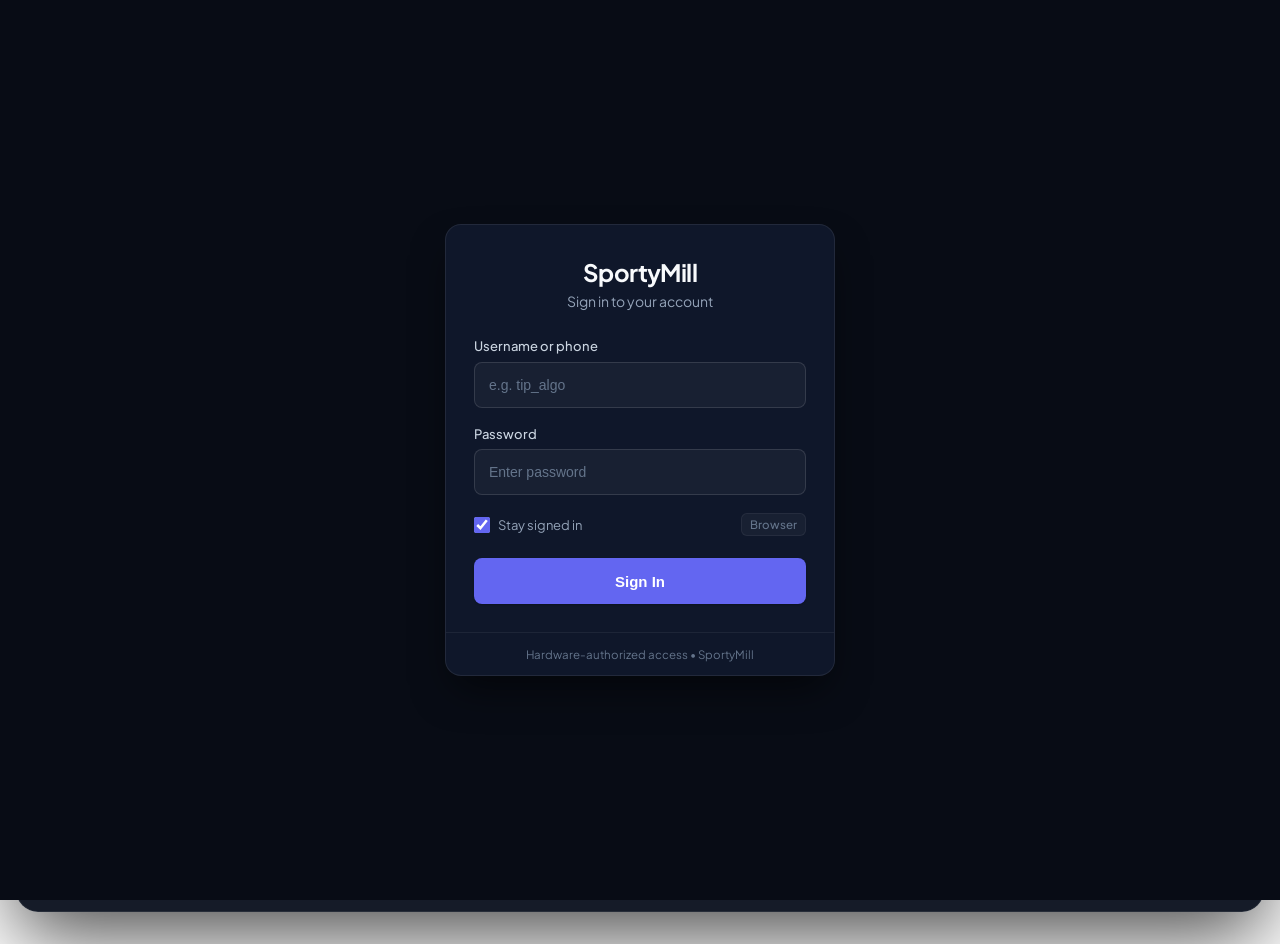
==== commit 9bd02dc7: "Fix ReferenceError in updateDemoCalculator aborting setupEventListeners before profile dropdown clic" ====
--- a/static/index.html
+++ b/static/index.html
@@ -36,7 +36,7 @@
     href="https://fonts.googleapis.com/css2?family=Plus+Jakarta+Sans:wght@400;500;600;700&family=JetBrains+Mono:wght@400;500&display=swap"
     rel="stylesheet">
 
-  <link rel="stylesheet" href="/static/style.css?v=136">
+  <link rel="stylesheet" href="/static/style.css?v=137">
 </head>
 
 <body class="light-platform">
@@ -3138,7 +3138,7 @@
       .then(function (data) { if (data) window.__teamForms = data; })
       .catch(function () { });
   </script>
-  <script src="/static/app.js?v=136"></script>
+  <script src="/static/app.js?v=137"></script>
 </body>
 
 </html>
